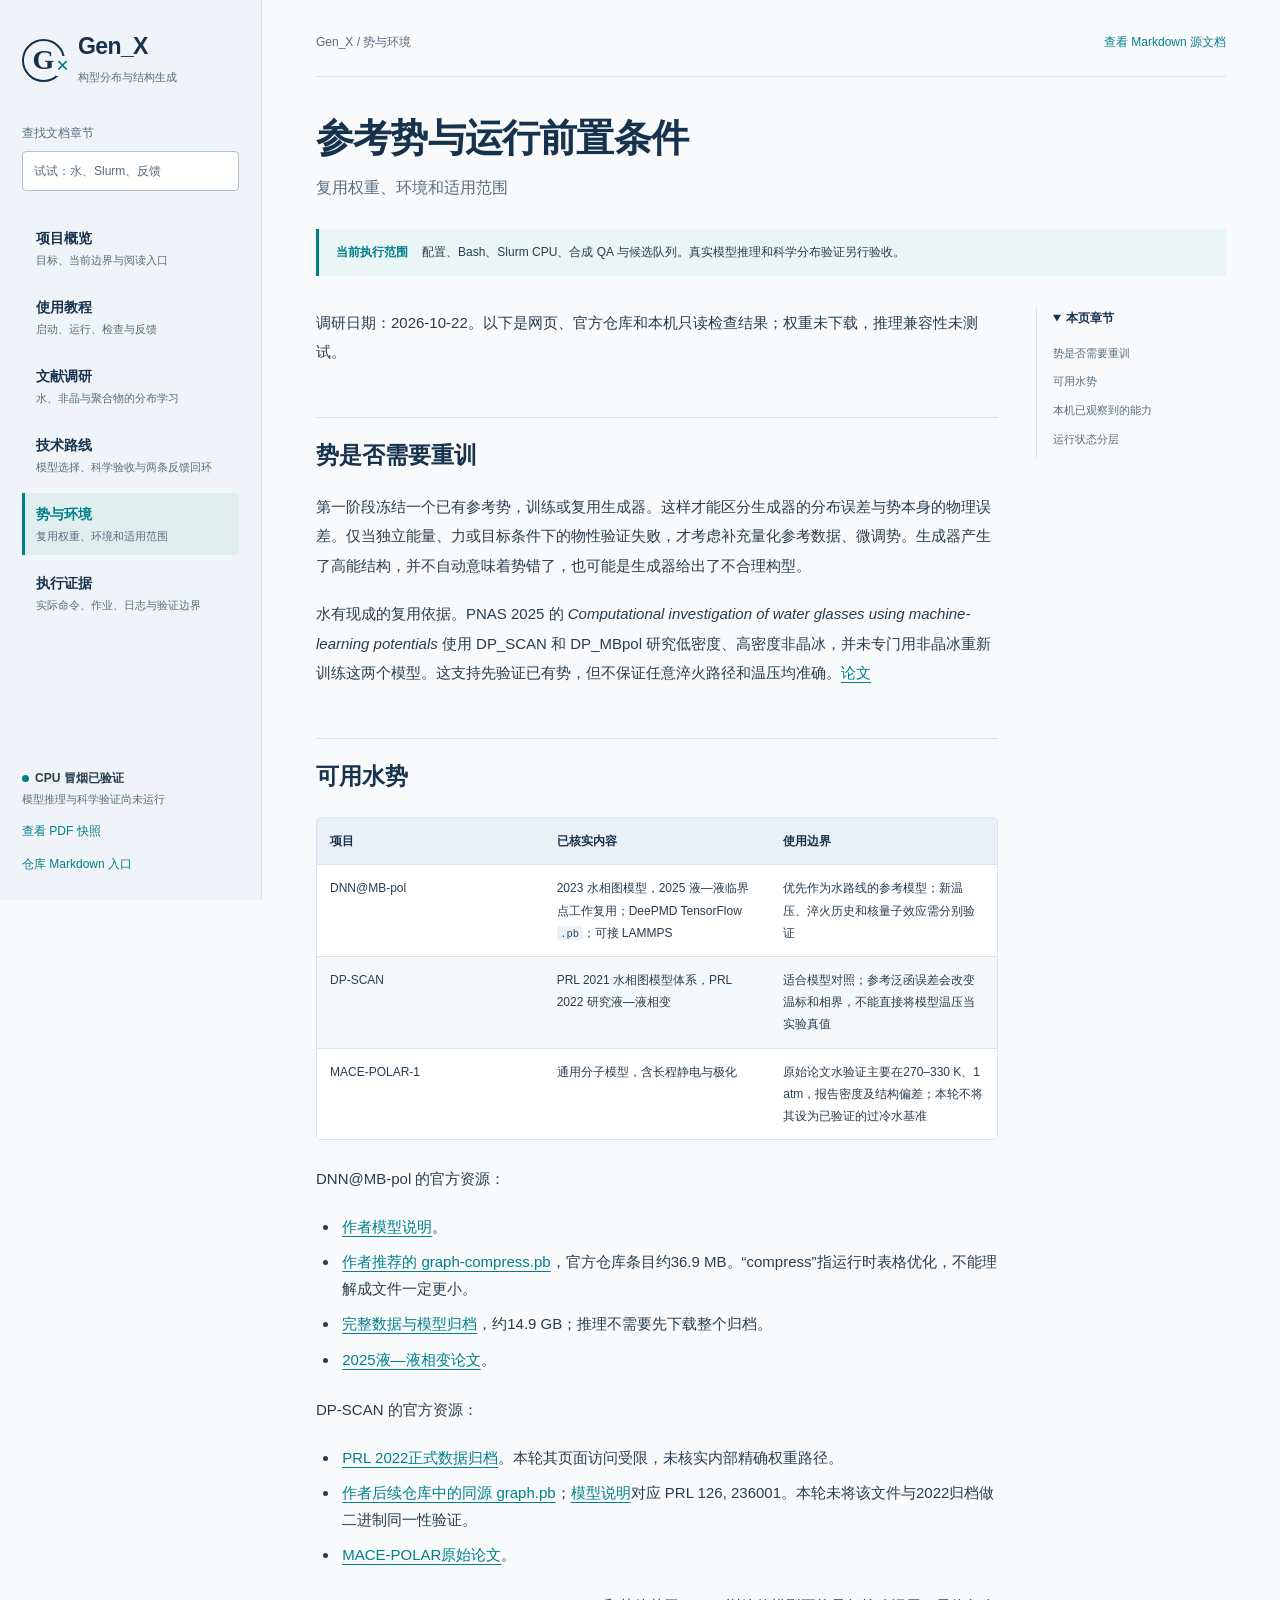
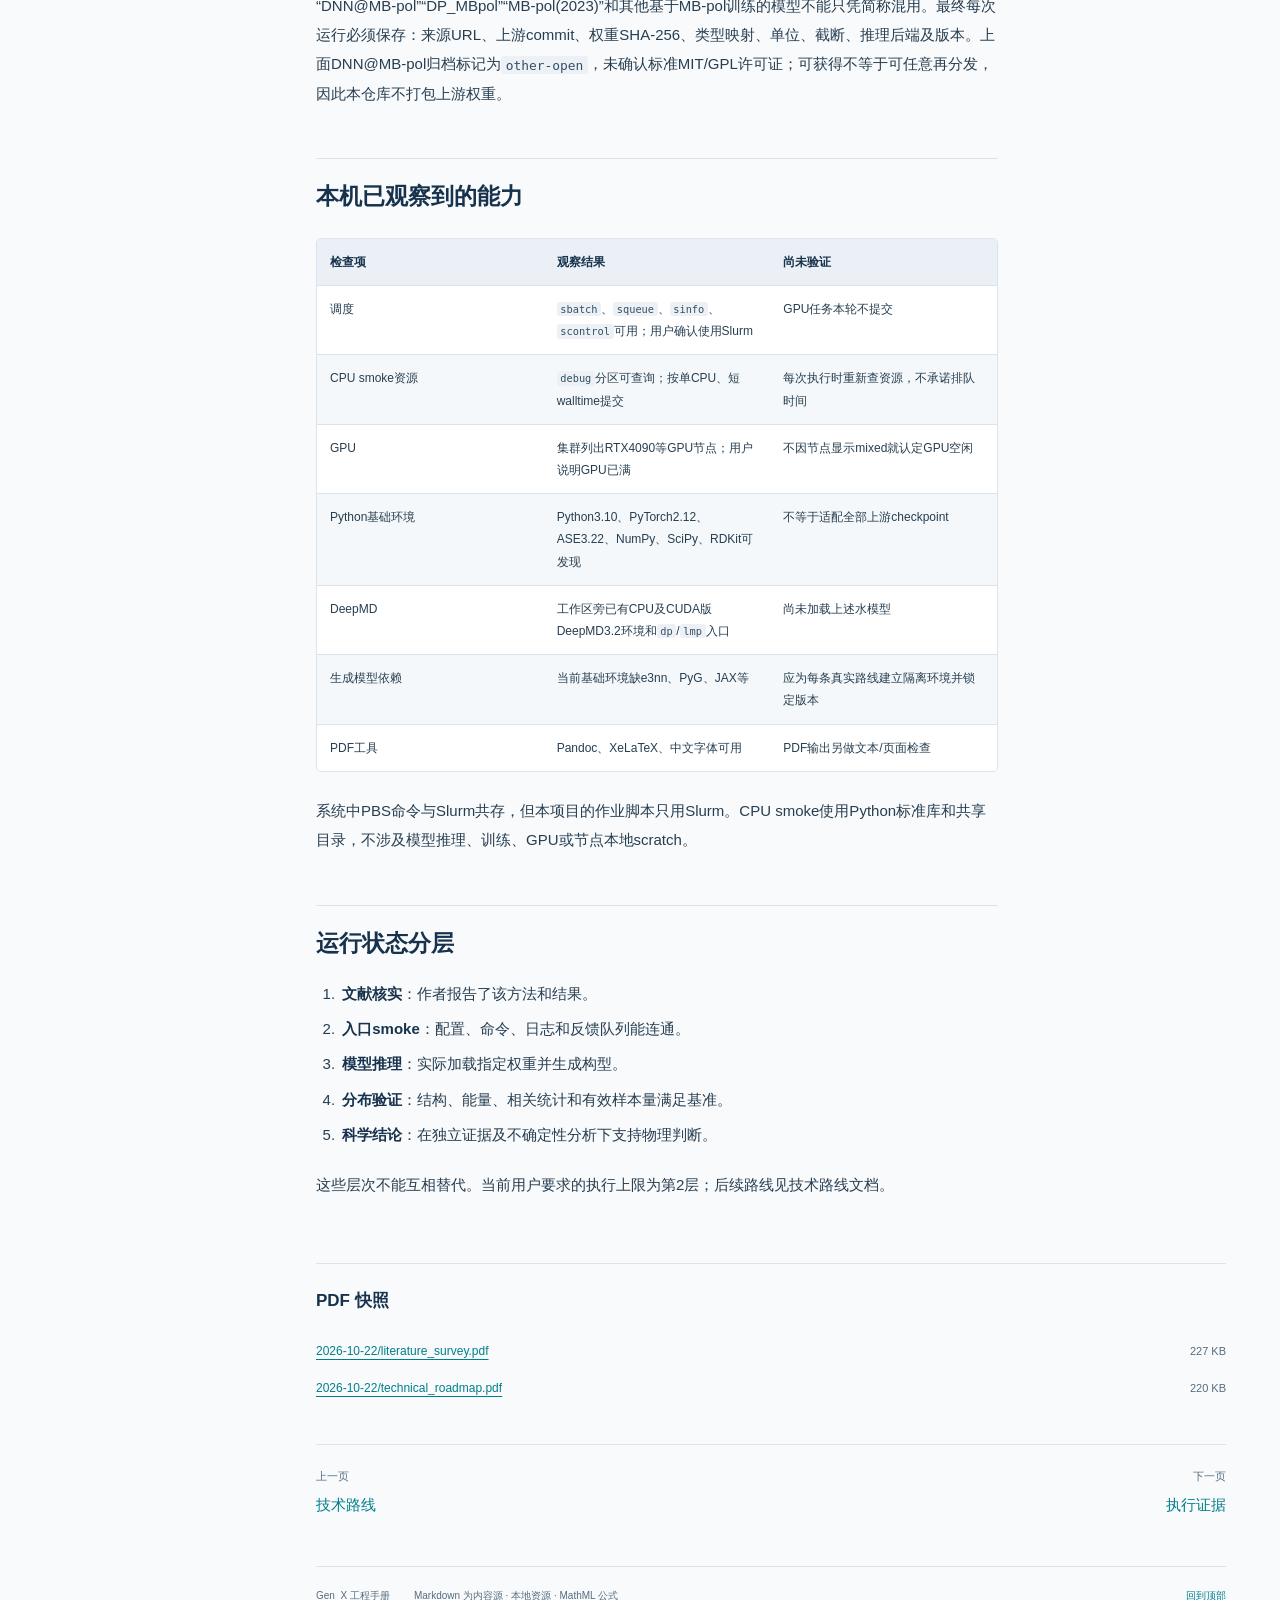
==== site/environment.html @ 88e58b63 "feat: add generative-model research manual and Slurm CPU smoke workflow" ====
<!doctype html>
<html lang="zh-CN">
<head>
  <meta charset="utf-8">
  <meta name="viewport" content="width=device-width, initial-scale=1">
  <meta name="description" content="复用权重、环境和适用范围">
  <meta name="theme-color" content="#17324d">
  <title>势与环境 | Gen_X 工程手册</title>
  <link rel="stylesheet" href="assets/style.css">
  <script src="assets/search-index.js" defer></script>
  <script src="assets/site.js" defer></script>
</head>
<body>
  <a class="skip-link" href="#main">跳到正文</a>
  <header class="mobile-header"><a href="index.html">Gen_X <span>工程手册</span></a><button id="menu-toggle" aria-expanded="false" aria-controls="sidebar" type="button">目录</button></header>
  <aside class="sidebar" id="sidebar" aria-label="文档导航">
    <a class="brand" href="index.html"><span class="brand-symbol" aria-hidden="true">G<span>×</span></span><span><strong>Gen_X</strong><small>构型分布与结构生成</small></span></a>
    <div class="search"><label for="search-input">查找文档章节</label><input type="search" id="search-input" placeholder="试试：水、Slurm、反馈" autocomplete="off" aria-controls="search-results"><div id="search-results" hidden></div><span id="search-status" class="visually-hidden" role="status"></span></div>
    <nav class="primary-nav" aria-label="主要页面"><a href="index.html"><span>项目概览</span><small>目标、当前边界与阅读入口</small></a><a href="tutorial.html"><span>使用教程</span><small>启动、运行、检查与反馈</small></a><a href="literature.html"><span>文献调研</span><small>水、非晶与聚合物的分布学习</small></a><a href="roadmap.html"><span>技术路线</span><small>模型选择、科学验收与两条反馈回环</small></a><a aria-current="page" href="environment.html"><span>势与环境</span><small>复用权重、环境和适用范围</small></a><a href="evidence.html"><span>执行证据</span><small>实际命令、作业、日志与验证边界</small></a></nav>
    <div class="sidebar-bottom"><p><span class="status-dot" aria-hidden="true"></span>CPU 冒烟已验证</p><small>模型推理与科学验证尚未运行</small><a href="#pdf-downloads">查看 PDF 快照</a><a href="../README.md">仓库 Markdown 入口</a></div>
  </aside>
  <main class="page" id="main" tabindex="-1">
    <div class="page-top"><span>Gen_X / 势与环境</span><a href="../docs/potentials_and_environment.md">查看 Markdown 源文档</a></div>
    <header class="page-heading"><h1>参考势与运行前置条件</h1><p>复用权重、环境和适用范围</p></header>
    <div class="scope-note"><strong>当前执行范围</strong><span>配置、Bash、Slurm CPU、合成 QA 与候选队列。真实模型推理和科学分布验证另行验收。</span></div>
    <div class="article-grid"><article class="prose"><p>调研日期：2026-10-22。以下是网页、官方仓库和本机只读检查结果；权重未下载，推理兼容性未测试。</p><h2 id="势是否需要重训">势是否需要重训</h2><p>第一阶段冻结一个已有参考势，训练或复用生成器。这样才能区分生成器的分布误差与势本身的物理误差。仅当独立能量、力或目标条件下的物性验证失败，才考虑补充量化参考数据、微调势。生成器产生了高能结构，并不自动意味着势错了，也可能是生成器给出了不合理构型。</p><p>水有现成的复用依据。PNAS 2025 的 <em>Computational investigation of water glasses using machine-learning potentials</em> 使用 DP_SCAN 和 DP_MBpol 研究低密度、高密度非晶冰，并未专门用非晶冰重新训练这两个模型。这支持先验证已有势，但不保证任意淬火路径和温压均准确。<a href="https://doi.org/10.1073/pnas.2509609122">论文</a></p><h2 id="可用水势">可用水势</h2><table><colgroup><col style="width: 33%" /><col style="width: 33%" /><col style="width: 33%" /></colgroup><thead><tr class="header"><th>项目</th><th>已核实内容</th><th>使用边界</th></tr></thead><tbody><tr class="odd"><td>DNN@MB-pol</td><td>2023 水相图模型，2025 液—液临界点工作复用；DeePMD TensorFlow <code>.pb</code>；可接 LAMMPS</td><td>优先作为水路线的参考模型；新温压、淬火历史和核量子效应需分别验证</td></tr><tr class="even"><td>DP-SCAN</td><td>PRL 2021 水相图模型体系，PRL 2022 研究液—液相变</td><td>适合模型对照；参考泛函误差会改变温标和相界，不能直接将模型温压当实验真值</td></tr><tr class="odd"><td>MACE-POLAR-1</td><td>通用分子模型，含长程静电与极化</td><td>原始论文水验证主要在270–330 K、1 atm，报告密度及结构偏差；本轮不将其设为已验证的过冷水基准</td></tr></tbody></table><p>DNN@MB-pol 的官方资源：</p><ul><li><a href="https://paesanigroup.ucsd.edu/many-body-potentials/dnn-mb-pol.html">作者模型说明</a>。</li><li><a href="https://raw.githubusercontent.com/paesanilab/Quantum-phase-diagram-of-water/main/Model/GraphFiles/graph-compress.pb">作者推荐的 graph-compress.pb</a>，官方仓库条目约36.9 MB。“compress”指运行时表格优化，不能理解成文件一定更小。</li><li><a href="https://zenodo.org/records/7863744">完整数据与模型归档</a>，约14.9 GB；推理不需要先下载整个归档。</li><li><a href="https://doi.org/10.1038/s41567-024-02761-0">2025液—液相变论文</a>。</li></ul><p>DP-SCAN 的官方资源：</p><ul><li><a href="https://doi.org/10.34770/hycg-af09">PRL 2022正式数据归档</a>。本轮其页面访问受限，未核实内部精确权重路径。</li><li><a href="https://raw.githubusercontent.com/PabloPiaggi/mishima-melting-lines-2023/main/DeepPotentialModel/graph.pb">作者后续仓库中的同源 graph.pb</a>；<a href="https://github.com/PabloPiaggi/mishima-melting-lines-2023/tree/main/DeepPotentialModel">模型说明</a>对应 PRL 126, 236001。本轮未将该文件与2022归档做二进制同一性验证。</li><li><a href="https://arxiv.org/abs/2602.19411">MACE-POLAR原始论文</a>。</li></ul><p>“DNN@MB-pol”“DP_MBpol”“MB-pol(2023)”和其他基于MB-pol训练的模型不能只凭简称混用。最终每次运行必须保存：来源URL、上游commit、权重SHA-256、类型映射、单位、截断、推理后端及版本。上面DNN@MB-pol归档标记为<code>other-open</code>，未确认标准MIT/GPL许可证；可获得不等于可任意再分发，因此本仓库不打包上游权重。</p><h2 id="本机已观察到的能力">本机已观察到的能力</h2><table><colgroup><col style="width: 33%" /><col style="width: 33%" /><col style="width: 33%" /></colgroup><thead><tr class="header"><th>检查项</th><th>观察结果</th><th>尚未验证</th></tr></thead><tbody><tr class="odd"><td>调度</td><td><code>sbatch</code>、<code>squeue</code>、<code>sinfo</code>、<code>scontrol</code>可用；用户确认使用Slurm</td><td>GPU任务本轮不提交</td></tr><tr class="even"><td>CPU smoke资源</td><td><code>debug</code>分区可查询；按单CPU、短walltime提交</td><td>每次执行时重新查资源，不承诺排队时间</td></tr><tr class="odd"><td>GPU</td><td>集群列出RTX4090等GPU节点；用户说明GPU已满</td><td>不因节点显示mixed就认定GPU空闲</td></tr><tr class="even"><td>Python基础环境</td><td>Python3.10、PyTorch2.12、ASE3.22、NumPy、SciPy、RDKit可发现</td><td>不等于适配全部上游checkpoint</td></tr><tr class="odd"><td>DeepMD</td><td>工作区旁已有CPU及CUDA版DeepMD3.2环境和<code>dp</code>/<code>lmp</code>入口</td><td>尚未加载上述水模型</td></tr><tr class="even"><td>生成模型依赖</td><td>当前基础环境缺e3nn、PyG、JAX等</td><td>应为每条真实路线建立隔离环境并锁定版本</td></tr><tr class="odd"><td>PDF工具</td><td>Pandoc、XeLaTeX、中文字体可用</td><td>PDF输出另做文本/页面检查</td></tr></tbody></table><p>系统中PBS命令与Slurm共存，但本项目的作业脚本只用Slurm。CPU smoke使用Python标准库和共享目录，不涉及模型推理、训练、GPU或节点本地scratch。</p><h2 id="运行状态分层">运行状态分层</h2><ol type="1"><li><strong>文献核实</strong>：作者报告了该方法和结果。</li><li><strong>入口smoke</strong>：配置、命令、日志和反馈队列能连通。</li><li><strong>模型推理</strong>：实际加载指定权重并生成构型。</li><li><strong>分布验证</strong>：结构、能量、相关统计和有效样本量满足基准。</li><li><strong>科学结论</strong>：在独立证据及不确定性分析下支持物理判断。</li></ol><p>这些层次不能互相替代。当前用户要求的执行上限为第2层；后续路线见技术路线文档。</p>
</article><aside class="toc" aria-label="本页章节"><details open><summary>本页章节</summary><ol><li class="level-h2"><a href="#%E5%8A%BF%E6%98%AF%E5%90%A6%E9%9C%80%E8%A6%81%E9%87%8D%E8%AE%AD">势是否需要重训</a></li><li class="level-h2"><a href="#%E5%8F%AF%E7%94%A8%E6%B0%B4%E5%8A%BF">可用水势</a></li><li class="level-h2"><a href="#%E6%9C%AC%E6%9C%BA%E5%B7%B2%E8%A7%82%E5%AF%9F%E5%88%B0%E7%9A%84%E8%83%BD%E5%8A%9B">本机已观察到的能力</a></li><li class="level-h2"><a href="#%E8%BF%90%E8%A1%8C%E7%8A%B6%E6%80%81%E5%88%86%E5%B1%82">运行状态分层</a></li></ol></details></aside></div>
    <section class="downloads" id="pdf-downloads" aria-labelledby="pdf-title"><h2 id="pdf-title">PDF 快照</h2><ul class="download-list"><li><a href="../reports/2026-10-22/literature_survey.pdf">2026-10-22/literature_survey.pdf</a><span>227 KB</span></li><li><a href="../reports/2026-10-22/technical_roadmap.pdf">2026-10-22/technical_roadmap.pdf</a><span>220 KB</span></li></ul></section>
    <nav class="adjacent" aria-label="相邻页面"><a href="roadmap.html"><small>上一页</small><span>技术路线</span></a><a href="evidence.html"><small>下一页</small><span>执行证据</span></a></nav>
    <footer class="page-footer"><span>Gen_X 工程手册</span><span>Markdown 为内容源 · 本地资源 · MathML 公式</span><a href="#main">回到顶部</a></footer>
  </main>
  <span id="copy-status" class="visually-hidden" role="status"></span>
</body>
</html>
---- site/assets/style.css ----
:root {
  color-scheme: light;
  --paper: #f8fafc;
  --white: #fff;
  --navy: #17324d;
  --teal: #007f8b;
  --ink: #273e50;
  --muted: #576d7f;
  --line: #dbe4ec;
  --pale-teal: #eaf5f5;
  --sidebar: 262px;
  font-family: "Noto Sans CJK SC", "Source Han Sans SC", "Microsoft YaHei", "PingFang SC", sans-serif;
  font-size: 16px;
  line-height: 1.8;
  color: var(--ink);
  background: var(--paper);
}
* { box-sizing: border-box; }
html { scroll-padding-top: 24px; }
body { margin: 0; }
a { color: var(--teal); text-underline-offset: 4px; text-decoration-thickness: 1px; }
a:hover { color: var(--navy); }
button, input { font: inherit; }
button { cursor: pointer; }
button, a, input, summary { -webkit-tap-highlight-color: transparent; }
:focus-visible { outline: 3px solid var(--teal); outline-offset: 4px; }
[hidden] { display: none !important; }
.visually-hidden { position: absolute; width: 1px; height: 1px; padding: 0; margin: -1px; overflow: hidden; clip: rect(0, 0, 0, 0); white-space: nowrap; border: 0; }
.skip-link { position: fixed; left: 16px; top: -100px; z-index: 100; background: var(--navy); color: white; padding: 10px 20px; }
.skip-link:focus { top: 12px; }
.sidebar { position: fixed; inset: 0 auto 0 0; width: var(--sidebar); padding: 30px 22px 24px; border-right: 1px solid var(--line); background: #f0f4f8; overflow-y: auto; z-index: 30; display: flex; flex-direction: column; }
.brand { display: flex; align-items: center; gap: 13px; color: var(--navy); text-decoration: none; margin-bottom: 32px; }
.brand-symbol { display: grid; place-content: center; position: relative; width: 43px; height: 43px; border: 2px solid var(--navy); font: 700 28px/1 Georgia, serif; border-radius: 50%; }
.brand-symbol span { position: absolute; right: -6px; top: 15px; color: var(--teal); font-size: 23px; background: #f0f4f8; line-height: 20px; }
.brand strong { display: block; font-size: 23px; letter-spacing: -.6px; line-height: 1.4; }
.brand small { font-size: 11px; color: var(--muted); }
.search { margin-bottom: 26px; position: relative; }
.search label { display: block; font-size: 12px; margin-bottom: 6px; color: var(--muted); }
.search input { width: 100%; height: 40px; border: 1px solid #afc2d0; background: white; color: var(--ink); border-radius: 4px; font-size: 12px; padding: 0 11px; }
.search input::placeholder { color: var(--muted); }
#search-results { margin-top: 8px; max-height: 45vh; overflow-y: auto; border: 1px solid var(--line); border-radius: 4px; background: white; box-shadow: 0 8px 24px #17324d0d; }
#search-results a { display: block; padding: 10px; line-height: 1.55; font-size: 12px; text-decoration: none; border-bottom: 1px solid var(--line); }
#search-results a:last-child { border-bottom: 0; }
#search-results a:hover { background: var(--pale-teal); }
#search-results small { display: block; color: var(--muted); margin-top: 3px; }
#search-results p { padding: 10px; margin: 0; font-size: 12px; }
.primary-nav { display: grid; gap: 7px; }
.primary-nav a { display: block; border-left: 3px solid transparent; padding: 9px 11px; color: var(--navy); text-decoration: none; border-radius: 0 4px 4px 0; }
.primary-nav span { display: block; font-size: 14px; font-weight: 600; }
.primary-nav small { display: block; color: var(--muted); font-size: 10.5px; }
.primary-nav a:hover { background: #e6edf3; }
.primary-nav a[aria-current="page"] { color: var(--teal); background: #e0eeee; border-left-color: var(--teal); }
.sidebar-bottom { margin-top: auto; padding-top: 32px; font-size: 12px; }
.sidebar-bottom p { margin: 0; font-weight: 600; }
.sidebar-bottom small { color: var(--muted); display: block; font-size: 10.5px; }
.sidebar-bottom a { display: block; margin-top: 12px; text-decoration: none; }
.status-dot { display: inline-block; width: 7px; height: 7px; margin-right: 6px; border-radius: 50%; background: var(--teal); }
.mobile-header { display: none; }
.page { max-width: 1430px; margin-left: var(--sidebar); padding: 32px 54px 24px; }
.page-top { display: flex; align-items: center; justify-content: space-between; gap: 16px; padding-bottom: 22px; font-size: 12px; color: var(--muted); border-bottom: 1px solid var(--line); }
.page-top a { text-decoration: none; }
.page-heading { padding-top: 34px; margin-bottom: 26px; }
.page-heading h1 { margin: 0 0 10px; font-size: clamp(1.9rem, 3vw, 2.7rem); font-weight: 650; color: var(--navy); letter-spacing: -.8px; line-height: 1.4; }
.page-heading p { margin: 0; font-size: 16px; color: var(--muted); }
.scope-note { border-left: 3px solid var(--teal); padding: 12px 17px; background: var(--pale-teal); font-size: 12px; margin-bottom: 32px; line-height: 1.9; }
.scope-note strong { display: inline-block; margin-right: 14px; color: var(--teal); }
.article-grid { display: grid; grid-template-columns: minmax(0, 1fr) 190px; gap: 38px; align-items: start; }
.prose { min-width: 0; font-size: 15px; overflow-wrap: anywhere; }
.prose > :first-child { margin-top: 0; }
.prose p { margin: 0 0 1.3em; line-height: 1.95; }
.prose h2 { font-size: 23px; line-height: 1.5; font-weight: 650; color: var(--navy); margin: 2.2em 0 .85em; padding-top: 20px; border-top: 1px solid var(--line); }
.prose h3 { font-size: 18px; line-height: 1.65; font-weight: 650; color: var(--navy); margin: 1.8em 0 .8em; }
.prose strong { color: var(--navy); font-weight: 650; }
.prose ul, .prose ol { padding-left: 1.55em; margin-bottom: 1.5em; }
.prose li { margin-bottom: .55em; padding-left: .2em; }
.prose li > p { margin-bottom: .5em; }
.prose blockquote { margin: 1.5em 0; padding: 12px 20px; border-left: 3px solid var(--teal); background: var(--pale-teal); }
.prose blockquote p:last-child { margin: 0; }
code, pre { font-family: "DejaVu Sans Mono", "Liberation Mono", Consolas, monospace; font-size: .86em; }
:not(pre) > code { color: #314f66; background: #edf1f5; padding: .12em .35em; border-radius: 3px; }
.prose pre { position: relative; padding: 22px; margin: 24px 0; color: #e1eff7; background: var(--navy); border-radius: 6px; overflow-x: auto; line-height: 1.85; font-size: 12px; tab-size: 2; }
.prose pre code { font-size: inherit; }
.code-block { position: relative; }
.code-block pre { padding-top: 45px; }
.copy-button { position: absolute; top: 9px; right: 10px; z-index: 1; border: 1px solid #537188; background: #26455f; color: white; border-radius: 3px; padding: 3px 10px; font-size: 11px; line-height: 1.7; }
.copy-button:hover { background: #355a73; }
.table-scroll { overflow-x: auto; margin: 24px 0; border: 1px solid var(--line); border-radius: 5px; }
.prose table { width: 100%; border-collapse: collapse; margin: 24px 0; font-size: 12px; line-height: 1.85; }
.table-scroll table { margin: 0; }
.prose th { background: #eaf0f5; text-align: left; color: var(--navy); font-weight: 650; }
.prose th, .prose td { padding: 12px 13px; border-bottom: 1px solid var(--line); vertical-align: top; min-width: 105px; }
.prose td { background: #fff; }
.prose tbody tr:nth-child(even) td { background: #f5f8fa; }
.prose tbody tr:last-child td { border-bottom: 0; }
.prose caption { padding: 10px; text-align: left; color: var(--muted); }
.prose math { font-size: 1.08em; }
.prose math[display="block"] { padding: 24px 16px; margin: 20px 0; background: #f0f5f8; border: 1px solid var(--line); border-radius: 5px; overflow-x: auto; }
.prose img { max-width: 100%; height: auto; }
.toc { position: sticky; top: 30px; font-size: 11px; line-height: 1.8; max-height: calc(100vh - 60px); overflow-y: auto; padding-left: 16px; border-left: 1px solid var(--line); }
.toc summary { font-weight: 650; font-size: 12px; color: var(--navy); cursor: pointer; margin-bottom: 14px; }
.toc ol { padding: 0; margin: 0; list-style: none; }
.toc li { margin: 0 0 9px; }
.toc .level-h3 { padding-left: 10px; font-size: 10px; }
.toc a { color: var(--muted); text-decoration: none; display: block; }
.toc a:hover { color: var(--teal); }
.pipeline { margin-bottom: 30px; }
.prose .pipeline h2 { padding: 0; margin: 0 0 14px; border: 0; font-size: 15px; }
.pipeline ol { display: grid; grid-template-columns: repeat(4, 1fr); gap: 0; padding: 0; margin: 0 0 13px; list-style: none; border-top: 2px solid var(--teal); }
.pipeline li { position: relative; margin: 0; padding: 17px 9px 12px 0; border-bottom: 1px solid var(--line); }
.pipeline li::before { content: ""; position: absolute; width: 9px; height: 9px; background: var(--paper); border: 2px solid var(--teal); border-radius: 50%; top: -6px; left: 0; }
.pipeline strong { display: block; font-size: 13px; }
.pipeline span { font-size: 10px; line-height: 1.7; color: var(--muted); display: block; margin-top: 6px; }
.prose .pipeline p { font-size: 11px; color: var(--muted); line-height: 1.85; }
.downloads { margin-top: 44px; padding-top: 22px; border-top: 1px solid var(--line); }
.downloads h2 { font-size: 17px; margin: 0 0 16px; color: var(--navy); }
.downloads p { font-size: 13px; color: var(--muted); }
.download-list { margin: 0; padding: 0; list-style: none; }
.download-list li { display: flex; align-items: baseline; gap: 20px; justify-content: space-between; padding: 8px 0; font-size: 12px; }
.download-list a { overflow-wrap: anywhere; }
.download-list span { white-space: nowrap; color: var(--muted); font-size: 11px; }
.adjacent { display: flex; gap: 20px; justify-content: space-between; margin-top: 36px; padding-top: 22px; border-top: 1px solid var(--line); }
.adjacent a { display: block; text-decoration: none; min-width: 25%; }
.adjacent a:last-child { text-align: right; margin-left: auto; }
.adjacent small { display: block; color: var(--muted); font-size: 11px; }
.adjacent span { display: block; font-size: 15px; margin-top: 4px; }
.page-footer { display: flex; flex-wrap: wrap; gap: 8px 24px; margin-top: 48px; padding-top: 20px; border-top: 1px solid var(--line); font-size: 10px; color: var(--muted); }
.page-footer a { margin-left: auto; }
@media (min-width: 1600px) { .page { padding-left: 76px; padding-right: 76px; } }
@media (max-width: 1250px) {
  .page { padding-left: 36px; padding-right: 36px; }
  .article-grid { grid-template-columns: minmax(0, 1fr); }
  .toc { position: static; grid-row: 1; max-height: 260px; font-size: 12px; border: 1px solid var(--line); border-radius: 5px; padding: 15px 18px; }
  .toc ol { columns: 2; column-gap: 28px; }
  .toc li { break-inside: avoid; }
  .toc summary { margin-bottom: 8px; }
}
@media (max-width: 800px) {
  html { scroll-padding-top: 76px; }
  .mobile-header { display: flex; justify-content: space-between; align-items: center; position: sticky; top: 0; z-index: 40; padding: 12px 20px; background: var(--navy); color: white; }
  .mobile-header a { color: white; text-decoration: none; font-weight: 650; }
  .mobile-header span { font-size: 11px; margin-left: 8px; font-weight: 400; color: #c6d9e7; }
  .mobile-header button { background: #264a67; color: white; padding: 4px 12px; border: 1px solid #6c879d; border-radius: 4px; font-size: 12px; }
  .sidebar { position: static; width: auto; padding: 22px; max-height: none; border-bottom: 1px solid var(--line); }
  .js .sidebar { position: fixed; inset: 57px 0 auto 0; max-height: calc(100vh - 57px); box-shadow: 0 10px 22px #17324d20; }
  .js .sidebar:not(.is-open) { display: none; }
  .brand { display: none; }
  .search { margin-bottom: 12px; }
  .primary-nav { grid-template-columns: 1fr 1fr; }
  .sidebar-bottom { padding-top: 20px; }
  .sidebar-bottom a { display: inline-block; margin-right: 20px; }
  .page { margin-left: 0; padding: 20px; }
  .page-top { font-size: 10px; padding-bottom: 16px; }
  .page-heading { padding-top: 25px; margin-bottom: 22px; }
  .page-heading h1 { font-size: 29px; }
  .page-heading p { font-size: 13px; }
  .scope-note { padding: 11px 13px; font-size: 11px; margin-bottom: 24px; }
  .scope-note strong { display: block; }
  .article-grid { gap: 26px; }
  .prose { font-size: 14px; }
  .prose h2 { font-size: 21px; }
  .prose h3 { font-size: 17px; }
  .prose pre { font-size: 11px; padding-left: 16px; padding-right: 16px; }
  .prose th, .prose td { padding: 10px; min-width: 120px; }
  .toc { padding: 13px 15px; }
  .toc ol { columns: 1; }
  .toc .level-h3 { font-size: 11px; }
  .pipeline ol { grid-template-columns: 1fr 1fr; gap: 16px 0; border: none; }
  .pipeline li { border-top: 2px solid var(--teal); }
  .pipeline strong { font-size: 12px; }
  .downloads { margin-top: 32px; }
  .page-footer { margin-top: 32px; }
}
@media print {
  .sidebar, .mobile-header, .toc, .page-top, .copy-button, .adjacent, .skip-link, .page-footer { display: none !important; }
  .page { margin: 0; padding: 0; max-width: none; }
  .article-grid { display: block; }
  .scope-note { margin-bottom: 20px; }
  .prose { font-size: 10pt; }
  .prose pre { color: black; background: #eef2f4; white-space: pre-wrap; overflow-wrap: anywhere; }
  .prose table { font-size: 8pt; }
  .table-scroll { overflow: visible; }
  h2, h3 { break-after: avoid; }
  pre, tr { break-inside: avoid; }
  a { color: inherit; }
}
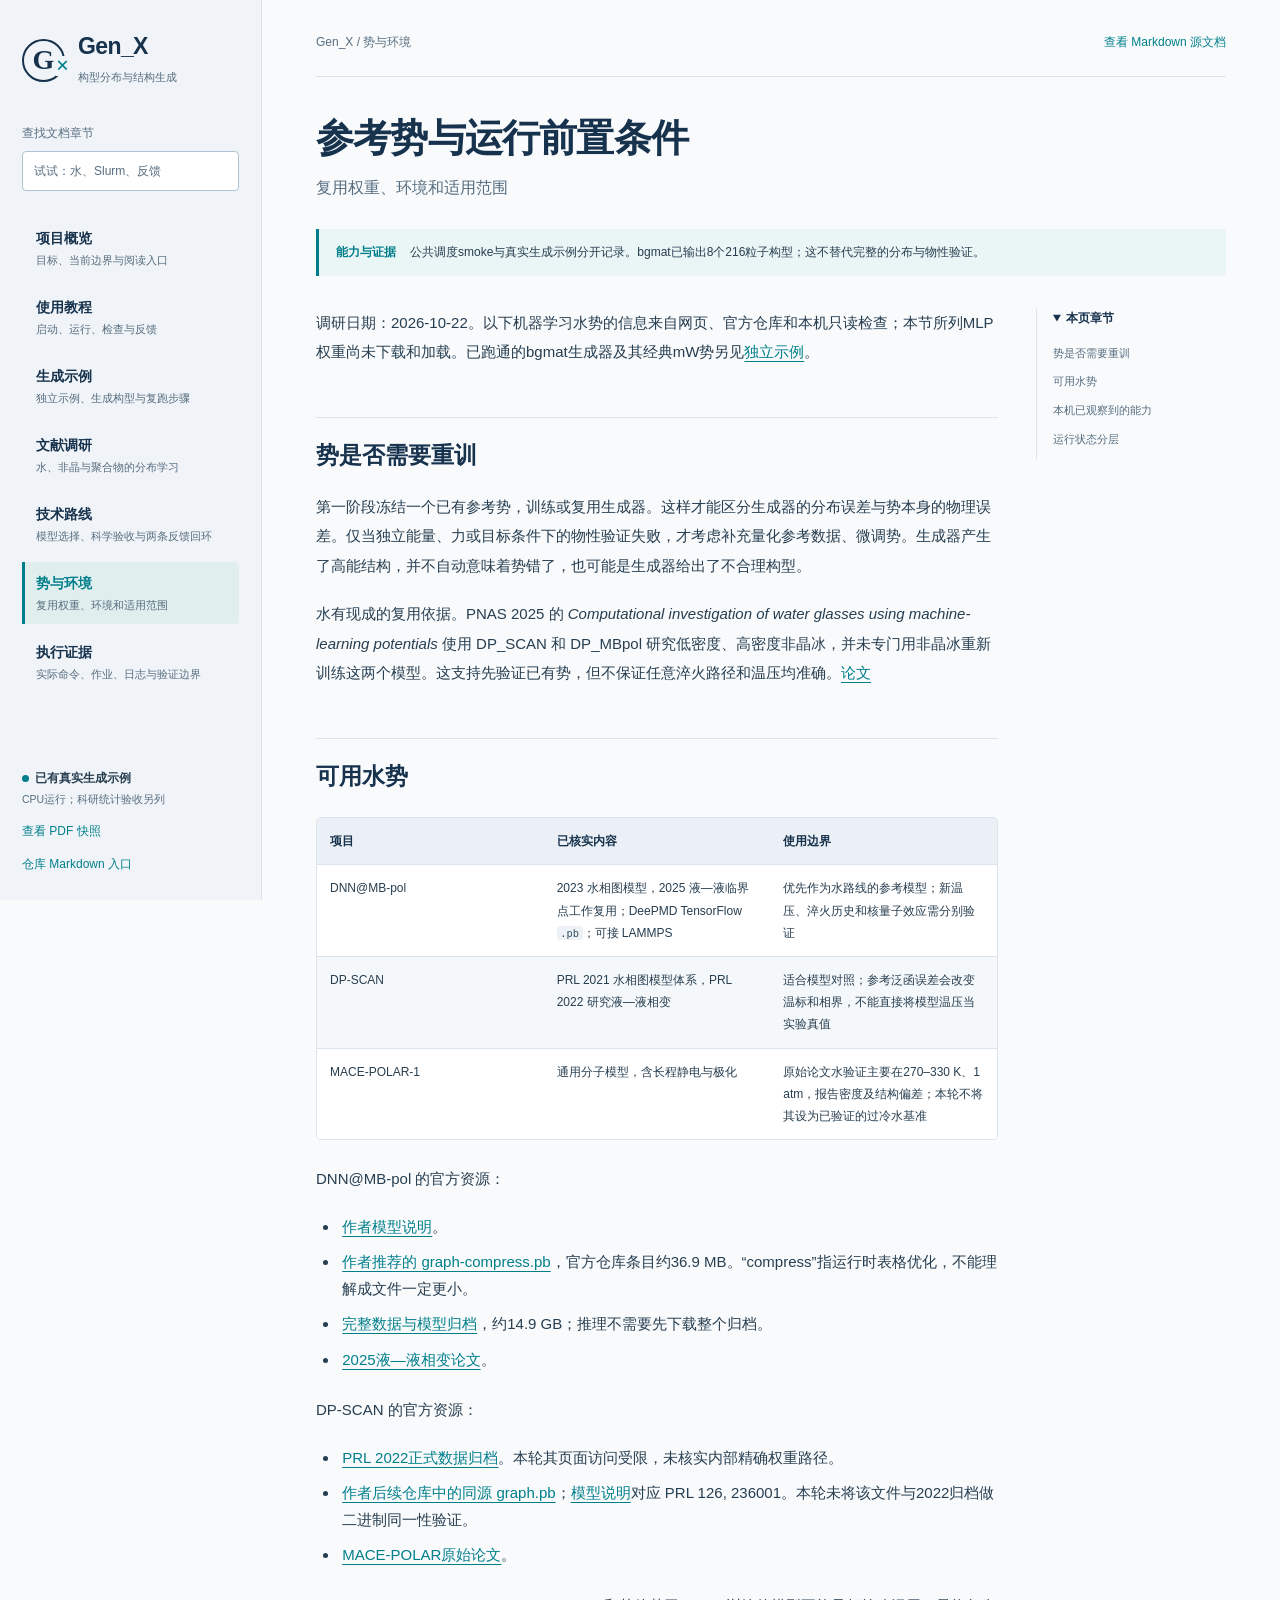
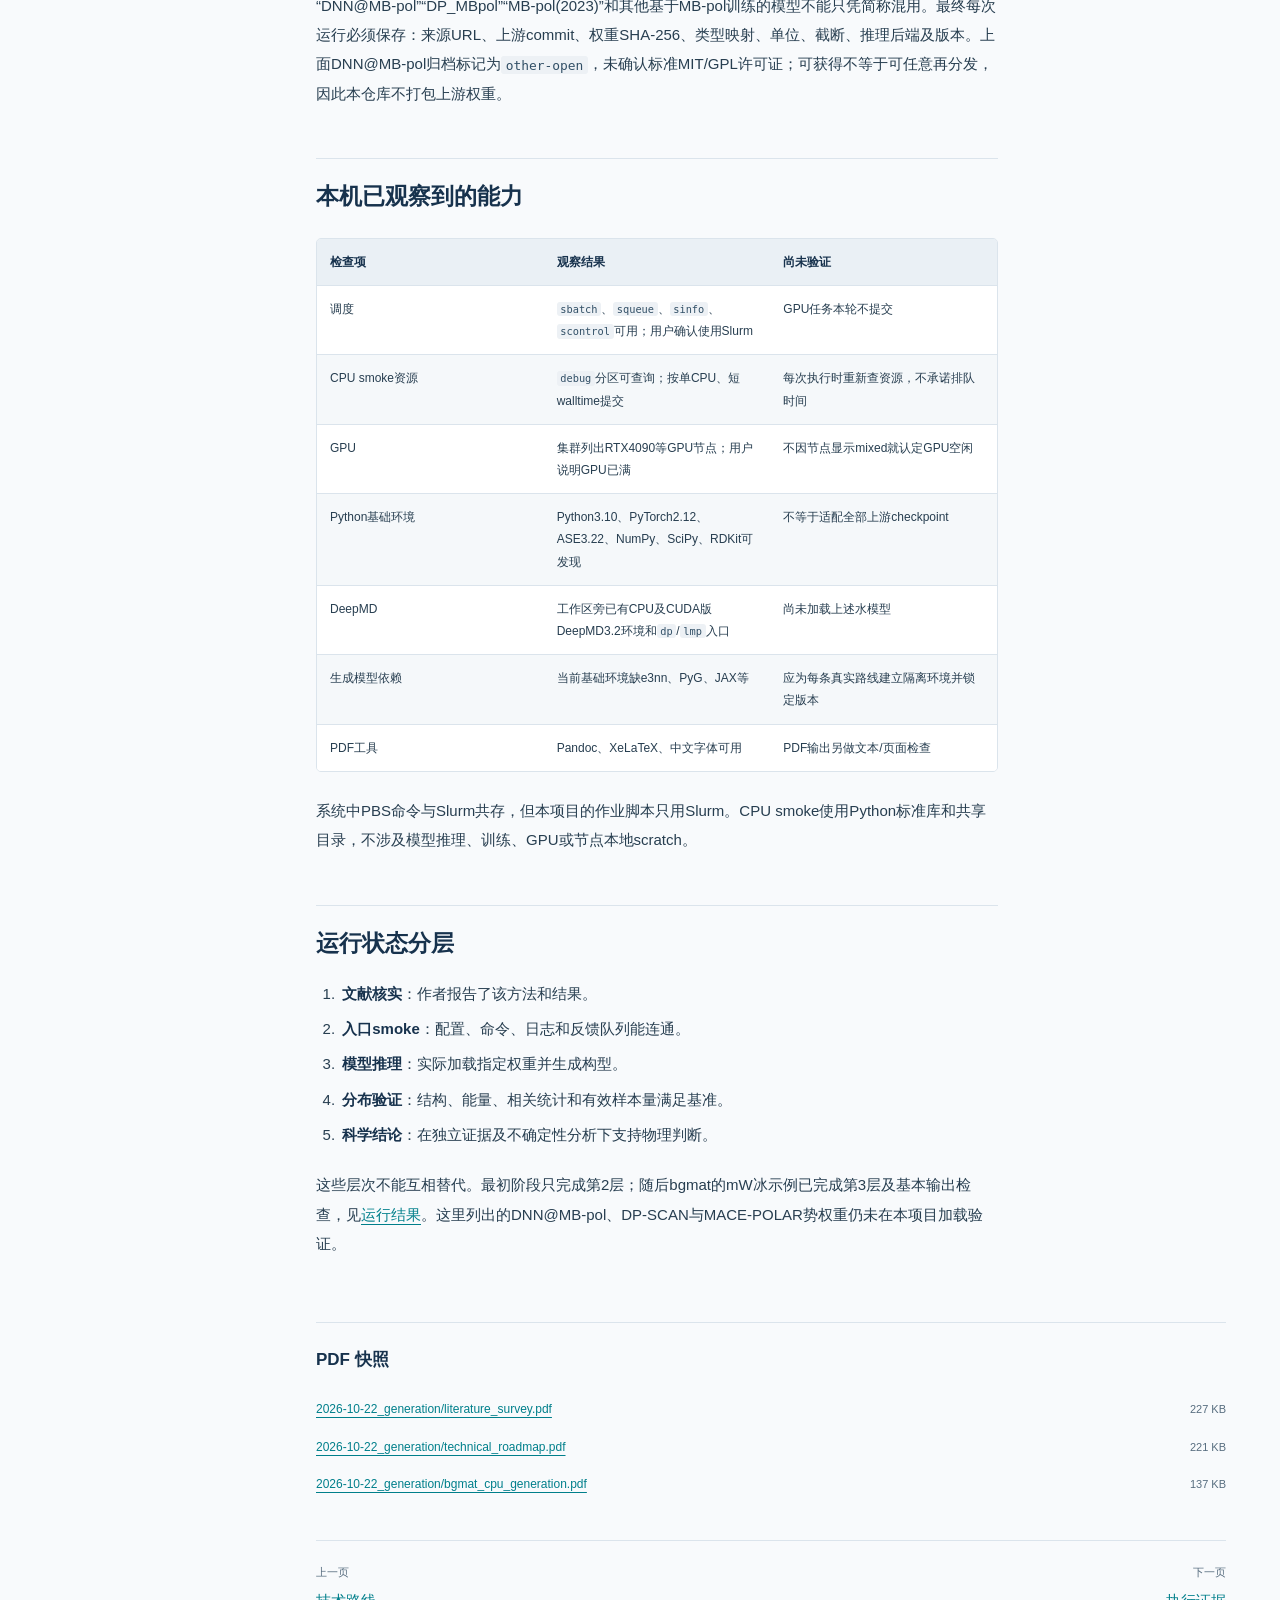
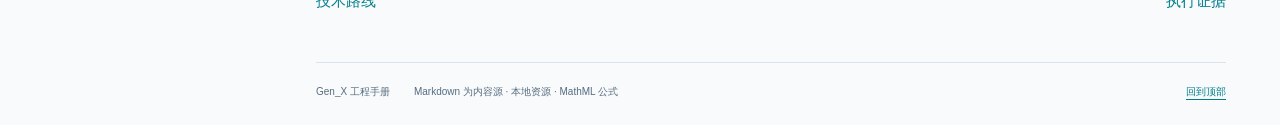
==== commit 33405578: "feat: run pretrained bgmat generation on Slurm CPU and add project example" ====
--- a/site/environment.html
+++ b/site/environment.html
@@ -16,16 +16,16 @@
   <aside class="sidebar" id="sidebar" aria-label="文档导航">
     <a class="brand" href="index.html"><span class="brand-symbol" aria-hidden="true">G<span>×</span></span><span><strong>Gen_X</strong><small>构型分布与结构生成</small></span></a>
     <div class="search"><label for="search-input">查找文档章节</label><input type="search" id="search-input" placeholder="试试：水、Slurm、反馈" autocomplete="off" aria-controls="search-results"><div id="search-results" hidden></div><span id="search-status" class="visually-hidden" role="status"></span></div>
-    <nav class="primary-nav" aria-label="主要页面"><a href="index.html"><span>项目概览</span><small>目标、当前边界与阅读入口</small></a><a href="tutorial.html"><span>使用教程</span><small>启动、运行、检查与反馈</small></a><a href="literature.html"><span>文献调研</span><small>水、非晶与聚合物的分布学习</small></a><a href="roadmap.html"><span>技术路线</span><small>模型选择、科学验收与两条反馈回环</small></a><a aria-current="page" href="environment.html"><span>势与环境</span><small>复用权重、环境和适用范围</small></a><a href="evidence.html"><span>执行证据</span><small>实际命令、作业、日志与验证边界</small></a></nav>
-    <div class="sidebar-bottom"><p><span class="status-dot" aria-hidden="true"></span>CPU 冒烟已验证</p><small>模型推理与科学验证尚未运行</small><a href="#pdf-downloads">查看 PDF 快照</a><a href="../README.md">仓库 Markdown 入口</a></div>
+    <nav class="primary-nav" aria-label="主要页面"><a href="index.html"><span>项目概览</span><small>目标、当前边界与阅读入口</small></a><a href="tutorial.html"><span>使用教程</span><small>启动、运行、检查与反馈</small></a><a href="generation.html"><span>生成示例</span><small>独立示例、生成构型与复跑步骤</small></a><a href="literature.html"><span>文献调研</span><small>水、非晶与聚合物的分布学习</small></a><a href="roadmap.html"><span>技术路线</span><small>模型选择、科学验收与两条反馈回环</small></a><a aria-current="page" href="environment.html"><span>势与环境</span><small>复用权重、环境和适用范围</small></a><a href="evidence.html"><span>执行证据</span><small>实际命令、作业、日志与验证边界</small></a></nav>
+    <div class="sidebar-bottom"><p><span class="status-dot" aria-hidden="true"></span>已有真实生成示例</p><small>CPU运行；科研统计验收另列</small><a href="#pdf-downloads">查看 PDF 快照</a><a href="../README.md">仓库 Markdown 入口</a></div>
   </aside>
   <main class="page" id="main" tabindex="-1">
     <div class="page-top"><span>Gen_X / 势与环境</span><a href="../docs/potentials_and_environment.md">查看 Markdown 源文档</a></div>
     <header class="page-heading"><h1>参考势与运行前置条件</h1><p>复用权重、环境和适用范围</p></header>
-    <div class="scope-note"><strong>当前执行范围</strong><span>配置、Bash、Slurm CPU、合成 QA 与候选队列。真实模型推理和科学分布验证另行验收。</span></div>
-    <div class="article-grid"><article class="prose"><p>调研日期：2026-10-22。以下是网页、官方仓库和本机只读检查结果；权重未下载，推理兼容性未测试。</p><h2 id="势是否需要重训">势是否需要重训</h2><p>第一阶段冻结一个已有参考势，训练或复用生成器。这样才能区分生成器的分布误差与势本身的物理误差。仅当独立能量、力或目标条件下的物性验证失败，才考虑补充量化参考数据、微调势。生成器产生了高能结构，并不自动意味着势错了，也可能是生成器给出了不合理构型。</p><p>水有现成的复用依据。PNAS 2025 的 <em>Computational investigation of water glasses using machine-learning potentials</em> 使用 DP_SCAN 和 DP_MBpol 研究低密度、高密度非晶冰，并未专门用非晶冰重新训练这两个模型。这支持先验证已有势，但不保证任意淬火路径和温压均准确。<a href="https://doi.org/10.1073/pnas.2509609122">论文</a></p><h2 id="可用水势">可用水势</h2><table><colgroup><col style="width: 33%" /><col style="width: 33%" /><col style="width: 33%" /></colgroup><thead><tr class="header"><th>项目</th><th>已核实内容</th><th>使用边界</th></tr></thead><tbody><tr class="odd"><td>DNN@MB-pol</td><td>2023 水相图模型，2025 液—液临界点工作复用；DeePMD TensorFlow <code>.pb</code>；可接 LAMMPS</td><td>优先作为水路线的参考模型；新温压、淬火历史和核量子效应需分别验证</td></tr><tr class="even"><td>DP-SCAN</td><td>PRL 2021 水相图模型体系，PRL 2022 研究液—液相变</td><td>适合模型对照；参考泛函误差会改变温标和相界，不能直接将模型温压当实验真值</td></tr><tr class="odd"><td>MACE-POLAR-1</td><td>通用分子模型，含长程静电与极化</td><td>原始论文水验证主要在270–330 K、1 atm，报告密度及结构偏差；本轮不将其设为已验证的过冷水基准</td></tr></tbody></table><p>DNN@MB-pol 的官方资源：</p><ul><li><a href="https://paesanigroup.ucsd.edu/many-body-potentials/dnn-mb-pol.html">作者模型说明</a>。</li><li><a href="https://raw.githubusercontent.com/paesanilab/Quantum-phase-diagram-of-water/main/Model/GraphFiles/graph-compress.pb">作者推荐的 graph-compress.pb</a>，官方仓库条目约36.9 MB。“compress”指运行时表格优化，不能理解成文件一定更小。</li><li><a href="https://zenodo.org/records/7863744">完整数据与模型归档</a>，约14.9 GB；推理不需要先下载整个归档。</li><li><a href="https://doi.org/10.1038/s41567-024-02761-0">2025液—液相变论文</a>。</li></ul><p>DP-SCAN 的官方资源：</p><ul><li><a href="https://doi.org/10.34770/hycg-af09">PRL 2022正式数据归档</a>。本轮其页面访问受限，未核实内部精确权重路径。</li><li><a href="https://raw.githubusercontent.com/PabloPiaggi/mishima-melting-lines-2023/main/DeepPotentialModel/graph.pb">作者后续仓库中的同源 graph.pb</a>；<a href="https://github.com/PabloPiaggi/mishima-melting-lines-2023/tree/main/DeepPotentialModel">模型说明</a>对应 PRL 126, 236001。本轮未将该文件与2022归档做二进制同一性验证。</li><li><a href="https://arxiv.org/abs/2602.19411">MACE-POLAR原始论文</a>。</li></ul><p>“DNN@MB-pol”“DP_MBpol”“MB-pol(2023)”和其他基于MB-pol训练的模型不能只凭简称混用。最终每次运行必须保存：来源URL、上游commit、权重SHA-256、类型映射、单位、截断、推理后端及版本。上面DNN@MB-pol归档标记为<code>other-open</code>，未确认标准MIT/GPL许可证；可获得不等于可任意再分发，因此本仓库不打包上游权重。</p><h2 id="本机已观察到的能力">本机已观察到的能力</h2><table><colgroup><col style="width: 33%" /><col style="width: 33%" /><col style="width: 33%" /></colgroup><thead><tr class="header"><th>检查项</th><th>观察结果</th><th>尚未验证</th></tr></thead><tbody><tr class="odd"><td>调度</td><td><code>sbatch</code>、<code>squeue</code>、<code>sinfo</code>、<code>scontrol</code>可用；用户确认使用Slurm</td><td>GPU任务本轮不提交</td></tr><tr class="even"><td>CPU smoke资源</td><td><code>debug</code>分区可查询；按单CPU、短walltime提交</td><td>每次执行时重新查资源，不承诺排队时间</td></tr><tr class="odd"><td>GPU</td><td>集群列出RTX4090等GPU节点；用户说明GPU已满</td><td>不因节点显示mixed就认定GPU空闲</td></tr><tr class="even"><td>Python基础环境</td><td>Python3.10、PyTorch2.12、ASE3.22、NumPy、SciPy、RDKit可发现</td><td>不等于适配全部上游checkpoint</td></tr><tr class="odd"><td>DeepMD</td><td>工作区旁已有CPU及CUDA版DeepMD3.2环境和<code>dp</code>/<code>lmp</code>入口</td><td>尚未加载上述水模型</td></tr><tr class="even"><td>生成模型依赖</td><td>当前基础环境缺e3nn、PyG、JAX等</td><td>应为每条真实路线建立隔离环境并锁定版本</td></tr><tr class="odd"><td>PDF工具</td><td>Pandoc、XeLaTeX、中文字体可用</td><td>PDF输出另做文本/页面检查</td></tr></tbody></table><p>系统中PBS命令与Slurm共存，但本项目的作业脚本只用Slurm。CPU smoke使用Python标准库和共享目录，不涉及模型推理、训练、GPU或节点本地scratch。</p><h2 id="运行状态分层">运行状态分层</h2><ol type="1"><li><strong>文献核实</strong>：作者报告了该方法和结果。</li><li><strong>入口smoke</strong>：配置、命令、日志和反馈队列能连通。</li><li><strong>模型推理</strong>：实际加载指定权重并生成构型。</li><li><strong>分布验证</strong>：结构、能量、相关统计和有效样本量满足基准。</li><li><strong>科学结论</strong>：在独立证据及不确定性分析下支持物理判断。</li></ol><p>这些层次不能互相替代。当前用户要求的执行上限为第2层；后续路线见技术路线文档。</p>
+    <div class="scope-note"><strong>能力与证据</strong><span>公共调度smoke与真实生成示例分开记录。bgmat已输出8个216粒子构型；这不替代完整的分布与物性验证。</span></div>
+    <div class="article-grid"><article class="prose"><p>调研日期：2026-10-22。以下机器学习水势的信息来自网页、官方仓库和本机只读检查；本节所列MLP权重尚未下载和加载。已跑通的bgmat生成器及其经典mW势另见<a href="generation.html">独立示例</a>。</p><h2 id="势是否需要重训">势是否需要重训</h2><p>第一阶段冻结一个已有参考势，训练或复用生成器。这样才能区分生成器的分布误差与势本身的物理误差。仅当独立能量、力或目标条件下的物性验证失败，才考虑补充量化参考数据、微调势。生成器产生了高能结构，并不自动意味着势错了，也可能是生成器给出了不合理构型。</p><p>水有现成的复用依据。PNAS 2025 的 <em>Computational investigation of water glasses using machine-learning potentials</em> 使用 DP_SCAN 和 DP_MBpol 研究低密度、高密度非晶冰，并未专门用非晶冰重新训练这两个模型。这支持先验证已有势，但不保证任意淬火路径和温压均准确。<a href="https://doi.org/10.1073/pnas.2509609122">论文</a></p><h2 id="可用水势">可用水势</h2><table><colgroup><col style="width: 33%" /><col style="width: 33%" /><col style="width: 33%" /></colgroup><thead><tr class="header"><th>项目</th><th>已核实内容</th><th>使用边界</th></tr></thead><tbody><tr class="odd"><td>DNN@MB-pol</td><td>2023 水相图模型，2025 液—液临界点工作复用；DeePMD TensorFlow <code>.pb</code>；可接 LAMMPS</td><td>优先作为水路线的参考模型；新温压、淬火历史和核量子效应需分别验证</td></tr><tr class="even"><td>DP-SCAN</td><td>PRL 2021 水相图模型体系，PRL 2022 研究液—液相变</td><td>适合模型对照；参考泛函误差会改变温标和相界，不能直接将模型温压当实验真值</td></tr><tr class="odd"><td>MACE-POLAR-1</td><td>通用分子模型，含长程静电与极化</td><td>原始论文水验证主要在270–330 K、1 atm，报告密度及结构偏差；本轮不将其设为已验证的过冷水基准</td></tr></tbody></table><p>DNN@MB-pol 的官方资源：</p><ul><li><a href="https://paesanigroup.ucsd.edu/many-body-potentials/dnn-mb-pol.html">作者模型说明</a>。</li><li><a href="https://raw.githubusercontent.com/paesanilab/Quantum-phase-diagram-of-water/main/Model/GraphFiles/graph-compress.pb">作者推荐的 graph-compress.pb</a>，官方仓库条目约36.9 MB。“compress”指运行时表格优化，不能理解成文件一定更小。</li><li><a href="https://zenodo.org/records/7863744">完整数据与模型归档</a>，约14.9 GB；推理不需要先下载整个归档。</li><li><a href="https://doi.org/10.1038/s41567-024-02761-0">2025液—液相变论文</a>。</li></ul><p>DP-SCAN 的官方资源：</p><ul><li><a href="https://doi.org/10.34770/hycg-af09">PRL 2022正式数据归档</a>。本轮其页面访问受限，未核实内部精确权重路径。</li><li><a href="https://raw.githubusercontent.com/PabloPiaggi/mishima-melting-lines-2023/main/DeepPotentialModel/graph.pb">作者后续仓库中的同源 graph.pb</a>；<a href="https://github.com/PabloPiaggi/mishima-melting-lines-2023/tree/main/DeepPotentialModel">模型说明</a>对应 PRL 126, 236001。本轮未将该文件与2022归档做二进制同一性验证。</li><li><a href="https://arxiv.org/abs/2602.19411">MACE-POLAR原始论文</a>。</li></ul><p>“DNN@MB-pol”“DP_MBpol”“MB-pol(2023)”和其他基于MB-pol训练的模型不能只凭简称混用。最终每次运行必须保存：来源URL、上游commit、权重SHA-256、类型映射、单位、截断、推理后端及版本。上面DNN@MB-pol归档标记为<code>other-open</code>，未确认标准MIT/GPL许可证；可获得不等于可任意再分发，因此本仓库不打包上游权重。</p><h2 id="本机已观察到的能力">本机已观察到的能力</h2><table><colgroup><col style="width: 33%" /><col style="width: 33%" /><col style="width: 33%" /></colgroup><thead><tr class="header"><th>检查项</th><th>观察结果</th><th>尚未验证</th></tr></thead><tbody><tr class="odd"><td>调度</td><td><code>sbatch</code>、<code>squeue</code>、<code>sinfo</code>、<code>scontrol</code>可用；用户确认使用Slurm</td><td>GPU任务本轮不提交</td></tr><tr class="even"><td>CPU smoke资源</td><td><code>debug</code>分区可查询；按单CPU、短walltime提交</td><td>每次执行时重新查资源，不承诺排队时间</td></tr><tr class="odd"><td>GPU</td><td>集群列出RTX4090等GPU节点；用户说明GPU已满</td><td>不因节点显示mixed就认定GPU空闲</td></tr><tr class="even"><td>Python基础环境</td><td>Python3.10、PyTorch2.12、ASE3.22、NumPy、SciPy、RDKit可发现</td><td>不等于适配全部上游checkpoint</td></tr><tr class="odd"><td>DeepMD</td><td>工作区旁已有CPU及CUDA版DeepMD3.2环境和<code>dp</code>/<code>lmp</code>入口</td><td>尚未加载上述水模型</td></tr><tr class="even"><td>生成模型依赖</td><td>当前基础环境缺e3nn、PyG、JAX等</td><td>应为每条真实路线建立隔离环境并锁定版本</td></tr><tr class="odd"><td>PDF工具</td><td>Pandoc、XeLaTeX、中文字体可用</td><td>PDF输出另做文本/页面检查</td></tr></tbody></table><p>系统中PBS命令与Slurm共存，但本项目的作业脚本只用Slurm。CPU smoke使用Python标准库和共享目录，不涉及模型推理、训练、GPU或节点本地scratch。</p><h2 id="运行状态分层">运行状态分层</h2><ol type="1"><li><strong>文献核实</strong>：作者报告了该方法和结果。</li><li><strong>入口smoke</strong>：配置、命令、日志和反馈队列能连通。</li><li><strong>模型推理</strong>：实际加载指定权重并生成构型。</li><li><strong>分布验证</strong>：结构、能量、相关统计和有效样本量满足基准。</li><li><strong>科学结论</strong>：在独立证据及不确定性分析下支持物理判断。</li></ol><p>这些层次不能互相替代。最初阶段只完成第2层；随后bgmat的mW冰示例已完成第3层及基本输出检查，见<a href="generation.html">运行结果</a>。这里列出的DNN@MB-pol、DP-SCAN与MACE-POLAR势权重仍未在本项目加载验证。</p>
 </article><aside class="toc" aria-label="本页章节"><details open><summary>本页章节</summary><ol><li class="level-h2"><a href="#%E5%8A%BF%E6%98%AF%E5%90%A6%E9%9C%80%E8%A6%81%E9%87%8D%E8%AE%AD">势是否需要重训</a></li><li class="level-h2"><a href="#%E5%8F%AF%E7%94%A8%E6%B0%B4%E5%8A%BF">可用水势</a></li><li class="level-h2"><a href="#%E6%9C%AC%E6%9C%BA%E5%B7%B2%E8%A7%82%E5%AF%9F%E5%88%B0%E7%9A%84%E8%83%BD%E5%8A%9B">本机已观察到的能力</a></li><li class="level-h2"><a href="#%E8%BF%90%E8%A1%8C%E7%8A%B6%E6%80%81%E5%88%86%E5%B1%82">运行状态分层</a></li></ol></details></aside></div>
-    <section class="downloads" id="pdf-downloads" aria-labelledby="pdf-title"><h2 id="pdf-title">PDF 快照</h2><ul class="download-list"><li><a href="../reports/2026-10-22/literature_survey.pdf">2026-10-22/literature_survey.pdf</a><span>227 KB</span></li><li><a href="../reports/2026-10-22/technical_roadmap.pdf">2026-10-22/technical_roadmap.pdf</a><span>220 KB</span></li></ul></section>
+    <section class="downloads" id="pdf-downloads" aria-labelledby="pdf-title"><h2 id="pdf-title">PDF 快照</h2><ul class="download-list"><li><a href="../reports/2026-10-22_generation/literature_survey.pdf">2026-10-22_generation/literature_survey.pdf</a><span>227 KB</span></li><li><a href="../reports/2026-10-22_generation/technical_roadmap.pdf">2026-10-22_generation/technical_roadmap.pdf</a><span>221 KB</span></li><li><a href="../reports/2026-10-22_generation/bgmat_cpu_generation.pdf">2026-10-22_generation/bgmat_cpu_generation.pdf</a><span>137 KB</span></li></ul></section>
     <nav class="adjacent" aria-label="相邻页面"><a href="roadmap.html"><small>上一页</small><span>技术路线</span></a><a href="evidence.html"><small>下一页</small><span>执行证据</span></a></nav>
     <footer class="page-footer"><span>Gen_X 工程手册</span><span>Markdown 为内容源 · 本地资源 · MathML 公式</span><a href="#main">回到顶部</a></footer>
   </main>
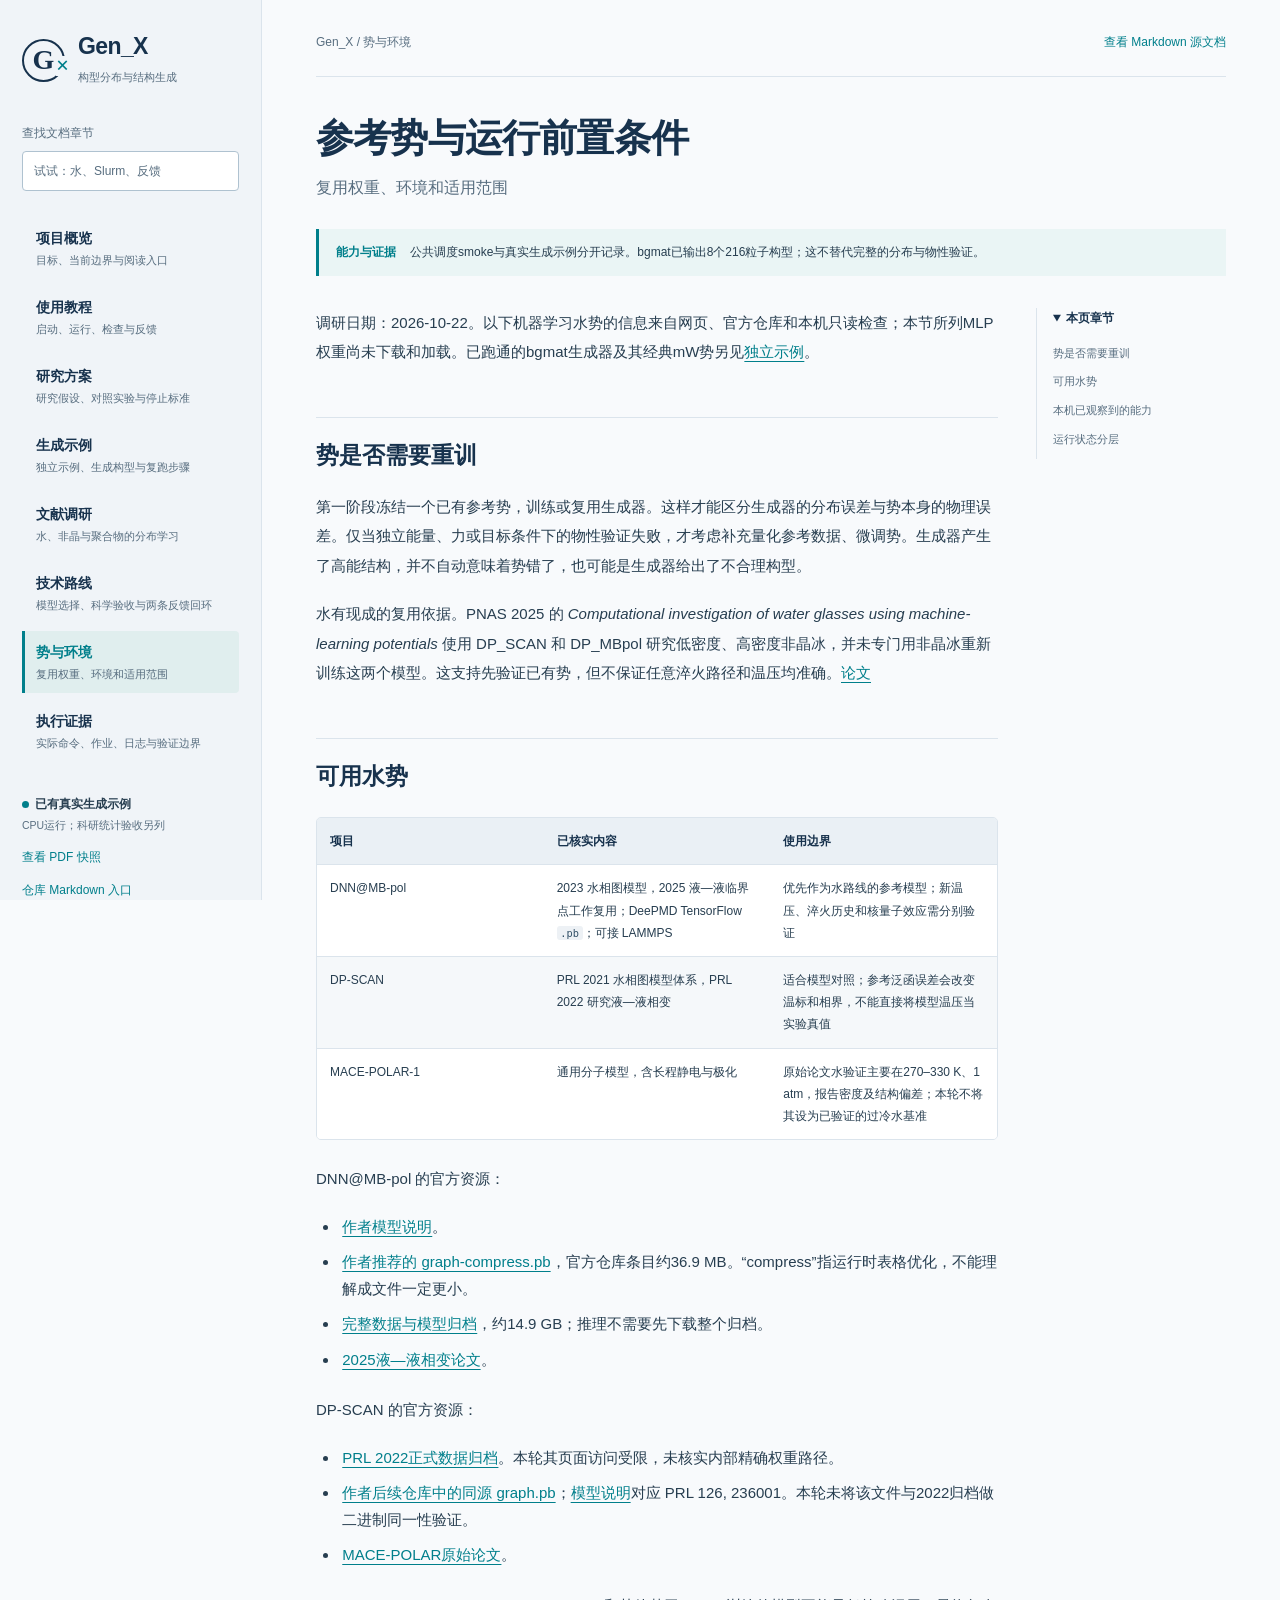
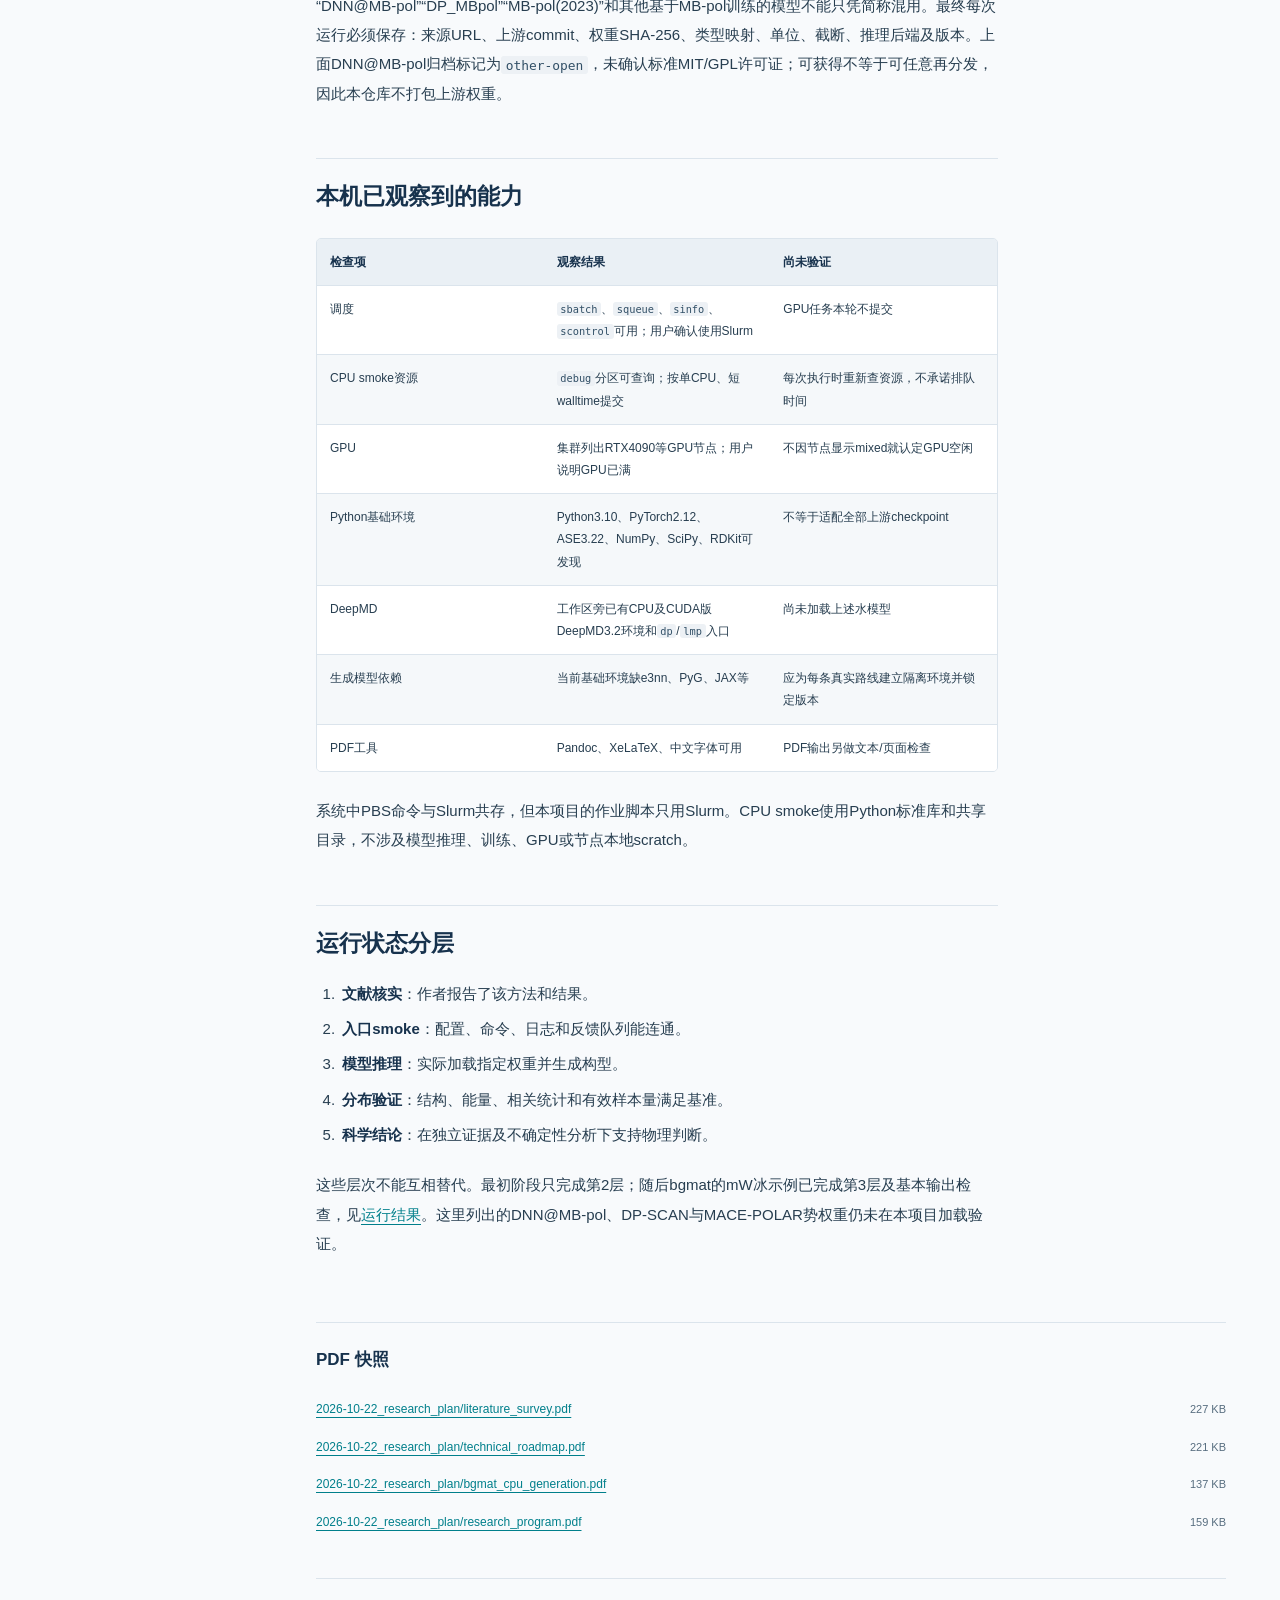
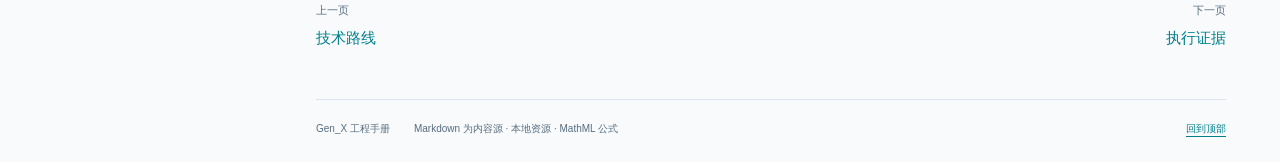
==== commit 580d3b6c: "docs: define independent amorphous-generation research hypotheses and benchmarks" ====
--- a/site/environment.html
+++ b/site/environment.html
@@ -16,7 +16,7 @@
   <aside class="sidebar" id="sidebar" aria-label="文档导航">
     <a class="brand" href="index.html"><span class="brand-symbol" aria-hidden="true">G<span>×</span></span><span><strong>Gen_X</strong><small>构型分布与结构生成</small></span></a>
     <div class="search"><label for="search-input">查找文档章节</label><input type="search" id="search-input" placeholder="试试：水、Slurm、反馈" autocomplete="off" aria-controls="search-results"><div id="search-results" hidden></div><span id="search-status" class="visually-hidden" role="status"></span></div>
-    <nav class="primary-nav" aria-label="主要页面"><a href="index.html"><span>项目概览</span><small>目标、当前边界与阅读入口</small></a><a href="tutorial.html"><span>使用教程</span><small>启动、运行、检查与反馈</small></a><a href="generation.html"><span>生成示例</span><small>独立示例、生成构型与复跑步骤</small></a><a href="literature.html"><span>文献调研</span><small>水、非晶与聚合物的分布学习</small></a><a href="roadmap.html"><span>技术路线</span><small>模型选择、科学验收与两条反馈回环</small></a><a aria-current="page" href="environment.html"><span>势与环境</span><small>复用权重、环境和适用范围</small></a><a href="evidence.html"><span>执行证据</span><small>实际命令、作业、日志与验证边界</small></a></nav>
+    <nav class="primary-nav" aria-label="主要页面"><a href="index.html"><span>项目概览</span><small>目标、当前边界与阅读入口</small></a><a href="tutorial.html"><span>使用教程</span><small>启动、运行、检查与反馈</small></a><a href="research.html"><span>研究方案</span><small>研究假设、对照实验与停止标准</small></a><a href="generation.html"><span>生成示例</span><small>独立示例、生成构型与复跑步骤</small></a><a href="literature.html"><span>文献调研</span><small>水、非晶与聚合物的分布学习</small></a><a href="roadmap.html"><span>技术路线</span><small>模型选择、科学验收与两条反馈回环</small></a><a aria-current="page" href="environment.html"><span>势与环境</span><small>复用权重、环境和适用范围</small></a><a href="evidence.html"><span>执行证据</span><small>实际命令、作业、日志与验证边界</small></a></nav>
     <div class="sidebar-bottom"><p><span class="status-dot" aria-hidden="true"></span>已有真实生成示例</p><small>CPU运行；科研统计验收另列</small><a href="#pdf-downloads">查看 PDF 快照</a><a href="../README.md">仓库 Markdown 入口</a></div>
   </aside>
   <main class="page" id="main" tabindex="-1">
@@ -25,7 +25,7 @@
     <div class="scope-note"><strong>能力与证据</strong><span>公共调度smoke与真实生成示例分开记录。bgmat已输出8个216粒子构型；这不替代完整的分布与物性验证。</span></div>
     <div class="article-grid"><article class="prose"><p>调研日期：2026-10-22。以下机器学习水势的信息来自网页、官方仓库和本机只读检查；本节所列MLP权重尚未下载和加载。已跑通的bgmat生成器及其经典mW势另见<a href="generation.html">独立示例</a>。</p><h2 id="势是否需要重训">势是否需要重训</h2><p>第一阶段冻结一个已有参考势，训练或复用生成器。这样才能区分生成器的分布误差与势本身的物理误差。仅当独立能量、力或目标条件下的物性验证失败，才考虑补充量化参考数据、微调势。生成器产生了高能结构，并不自动意味着势错了，也可能是生成器给出了不合理构型。</p><p>水有现成的复用依据。PNAS 2025 的 <em>Computational investigation of water glasses using machine-learning potentials</em> 使用 DP_SCAN 和 DP_MBpol 研究低密度、高密度非晶冰，并未专门用非晶冰重新训练这两个模型。这支持先验证已有势，但不保证任意淬火路径和温压均准确。<a href="https://doi.org/10.1073/pnas.2509609122">论文</a></p><h2 id="可用水势">可用水势</h2><table><colgroup><col style="width: 33%" /><col style="width: 33%" /><col style="width: 33%" /></colgroup><thead><tr class="header"><th>项目</th><th>已核实内容</th><th>使用边界</th></tr></thead><tbody><tr class="odd"><td>DNN@MB-pol</td><td>2023 水相图模型，2025 液—液临界点工作复用；DeePMD TensorFlow <code>.pb</code>；可接 LAMMPS</td><td>优先作为水路线的参考模型；新温压、淬火历史和核量子效应需分别验证</td></tr><tr class="even"><td>DP-SCAN</td><td>PRL 2021 水相图模型体系，PRL 2022 研究液—液相变</td><td>适合模型对照；参考泛函误差会改变温标和相界，不能直接将模型温压当实验真值</td></tr><tr class="odd"><td>MACE-POLAR-1</td><td>通用分子模型，含长程静电与极化</td><td>原始论文水验证主要在270–330 K、1 atm，报告密度及结构偏差；本轮不将其设为已验证的过冷水基准</td></tr></tbody></table><p>DNN@MB-pol 的官方资源：</p><ul><li><a href="https://paesanigroup.ucsd.edu/many-body-potentials/dnn-mb-pol.html">作者模型说明</a>。</li><li><a href="https://raw.githubusercontent.com/paesanilab/Quantum-phase-diagram-of-water/main/Model/GraphFiles/graph-compress.pb">作者推荐的 graph-compress.pb</a>，官方仓库条目约36.9 MB。“compress”指运行时表格优化，不能理解成文件一定更小。</li><li><a href="https://zenodo.org/records/7863744">完整数据与模型归档</a>，约14.9 GB；推理不需要先下载整个归档。</li><li><a href="https://doi.org/10.1038/s41567-024-02761-0">2025液—液相变论文</a>。</li></ul><p>DP-SCAN 的官方资源：</p><ul><li><a href="https://doi.org/10.34770/hycg-af09">PRL 2022正式数据归档</a>。本轮其页面访问受限，未核实内部精确权重路径。</li><li><a href="https://raw.githubusercontent.com/PabloPiaggi/mishima-melting-lines-2023/main/DeepPotentialModel/graph.pb">作者后续仓库中的同源 graph.pb</a>；<a href="https://github.com/PabloPiaggi/mishima-melting-lines-2023/tree/main/DeepPotentialModel">模型说明</a>对应 PRL 126, 236001。本轮未将该文件与2022归档做二进制同一性验证。</li><li><a href="https://arxiv.org/abs/2602.19411">MACE-POLAR原始论文</a>。</li></ul><p>“DNN@MB-pol”“DP_MBpol”“MB-pol(2023)”和其他基于MB-pol训练的模型不能只凭简称混用。最终每次运行必须保存：来源URL、上游commit、权重SHA-256、类型映射、单位、截断、推理后端及版本。上面DNN@MB-pol归档标记为<code>other-open</code>，未确认标准MIT/GPL许可证；可获得不等于可任意再分发，因此本仓库不打包上游权重。</p><h2 id="本机已观察到的能力">本机已观察到的能力</h2><table><colgroup><col style="width: 33%" /><col style="width: 33%" /><col style="width: 33%" /></colgroup><thead><tr class="header"><th>检查项</th><th>观察结果</th><th>尚未验证</th></tr></thead><tbody><tr class="odd"><td>调度</td><td><code>sbatch</code>、<code>squeue</code>、<code>sinfo</code>、<code>scontrol</code>可用；用户确认使用Slurm</td><td>GPU任务本轮不提交</td></tr><tr class="even"><td>CPU smoke资源</td><td><code>debug</code>分区可查询；按单CPU、短walltime提交</td><td>每次执行时重新查资源，不承诺排队时间</td></tr><tr class="odd"><td>GPU</td><td>集群列出RTX4090等GPU节点；用户说明GPU已满</td><td>不因节点显示mixed就认定GPU空闲</td></tr><tr class="even"><td>Python基础环境</td><td>Python3.10、PyTorch2.12、ASE3.22、NumPy、SciPy、RDKit可发现</td><td>不等于适配全部上游checkpoint</td></tr><tr class="odd"><td>DeepMD</td><td>工作区旁已有CPU及CUDA版DeepMD3.2环境和<code>dp</code>/<code>lmp</code>入口</td><td>尚未加载上述水模型</td></tr><tr class="even"><td>生成模型依赖</td><td>当前基础环境缺e3nn、PyG、JAX等</td><td>应为每条真实路线建立隔离环境并锁定版本</td></tr><tr class="odd"><td>PDF工具</td><td>Pandoc、XeLaTeX、中文字体可用</td><td>PDF输出另做文本/页面检查</td></tr></tbody></table><p>系统中PBS命令与Slurm共存，但本项目的作业脚本只用Slurm。CPU smoke使用Python标准库和共享目录，不涉及模型推理、训练、GPU或节点本地scratch。</p><h2 id="运行状态分层">运行状态分层</h2><ol type="1"><li><strong>文献核实</strong>：作者报告了该方法和结果。</li><li><strong>入口smoke</strong>：配置、命令、日志和反馈队列能连通。</li><li><strong>模型推理</strong>：实际加载指定权重并生成构型。</li><li><strong>分布验证</strong>：结构、能量、相关统计和有效样本量满足基准。</li><li><strong>科学结论</strong>：在独立证据及不确定性分析下支持物理判断。</li></ol><p>这些层次不能互相替代。最初阶段只完成第2层；随后bgmat的mW冰示例已完成第3层及基本输出检查，见<a href="generation.html">运行结果</a>。这里列出的DNN@MB-pol、DP-SCAN与MACE-POLAR势权重仍未在本项目加载验证。</p>
 </article><aside class="toc" aria-label="本页章节"><details open><summary>本页章节</summary><ol><li class="level-h2"><a href="#%E5%8A%BF%E6%98%AF%E5%90%A6%E9%9C%80%E8%A6%81%E9%87%8D%E8%AE%AD">势是否需要重训</a></li><li class="level-h2"><a href="#%E5%8F%AF%E7%94%A8%E6%B0%B4%E5%8A%BF">可用水势</a></li><li class="level-h2"><a href="#%E6%9C%AC%E6%9C%BA%E5%B7%B2%E8%A7%82%E5%AF%9F%E5%88%B0%E7%9A%84%E8%83%BD%E5%8A%9B">本机已观察到的能力</a></li><li class="level-h2"><a href="#%E8%BF%90%E8%A1%8C%E7%8A%B6%E6%80%81%E5%88%86%E5%B1%82">运行状态分层</a></li></ol></details></aside></div>
-    <section class="downloads" id="pdf-downloads" aria-labelledby="pdf-title"><h2 id="pdf-title">PDF 快照</h2><ul class="download-list"><li><a href="../reports/2026-10-22_generation/literature_survey.pdf">2026-10-22_generation/literature_survey.pdf</a><span>227 KB</span></li><li><a href="../reports/2026-10-22_generation/technical_roadmap.pdf">2026-10-22_generation/technical_roadmap.pdf</a><span>221 KB</span></li><li><a href="../reports/2026-10-22_generation/bgmat_cpu_generation.pdf">2026-10-22_generation/bgmat_cpu_generation.pdf</a><span>137 KB</span></li></ul></section>
+    <section class="downloads" id="pdf-downloads" aria-labelledby="pdf-title"><h2 id="pdf-title">PDF 快照</h2><ul class="download-list"><li><a href="../reports/2026-10-22_research_plan/literature_survey.pdf">2026-10-22_research_plan/literature_survey.pdf</a><span>227 KB</span></li><li><a href="../reports/2026-10-22_research_plan/technical_roadmap.pdf">2026-10-22_research_plan/technical_roadmap.pdf</a><span>221 KB</span></li><li><a href="../reports/2026-10-22_research_plan/bgmat_cpu_generation.pdf">2026-10-22_research_plan/bgmat_cpu_generation.pdf</a><span>137 KB</span></li><li><a href="../reports/2026-10-22_research_plan/research_program.pdf">2026-10-22_research_plan/research_program.pdf</a><span>159 KB</span></li></ul></section>
     <nav class="adjacent" aria-label="相邻页面"><a href="roadmap.html"><small>上一页</small><span>技术路线</span></a><a href="evidence.html"><small>下一页</small><span>执行证据</span></a></nav>
     <footer class="page-footer"><span>Gen_X 工程手册</span><span>Markdown 为内容源 · 本地资源 · MathML 公式</span><a href="#main">回到顶部</a></footer>
   </main>
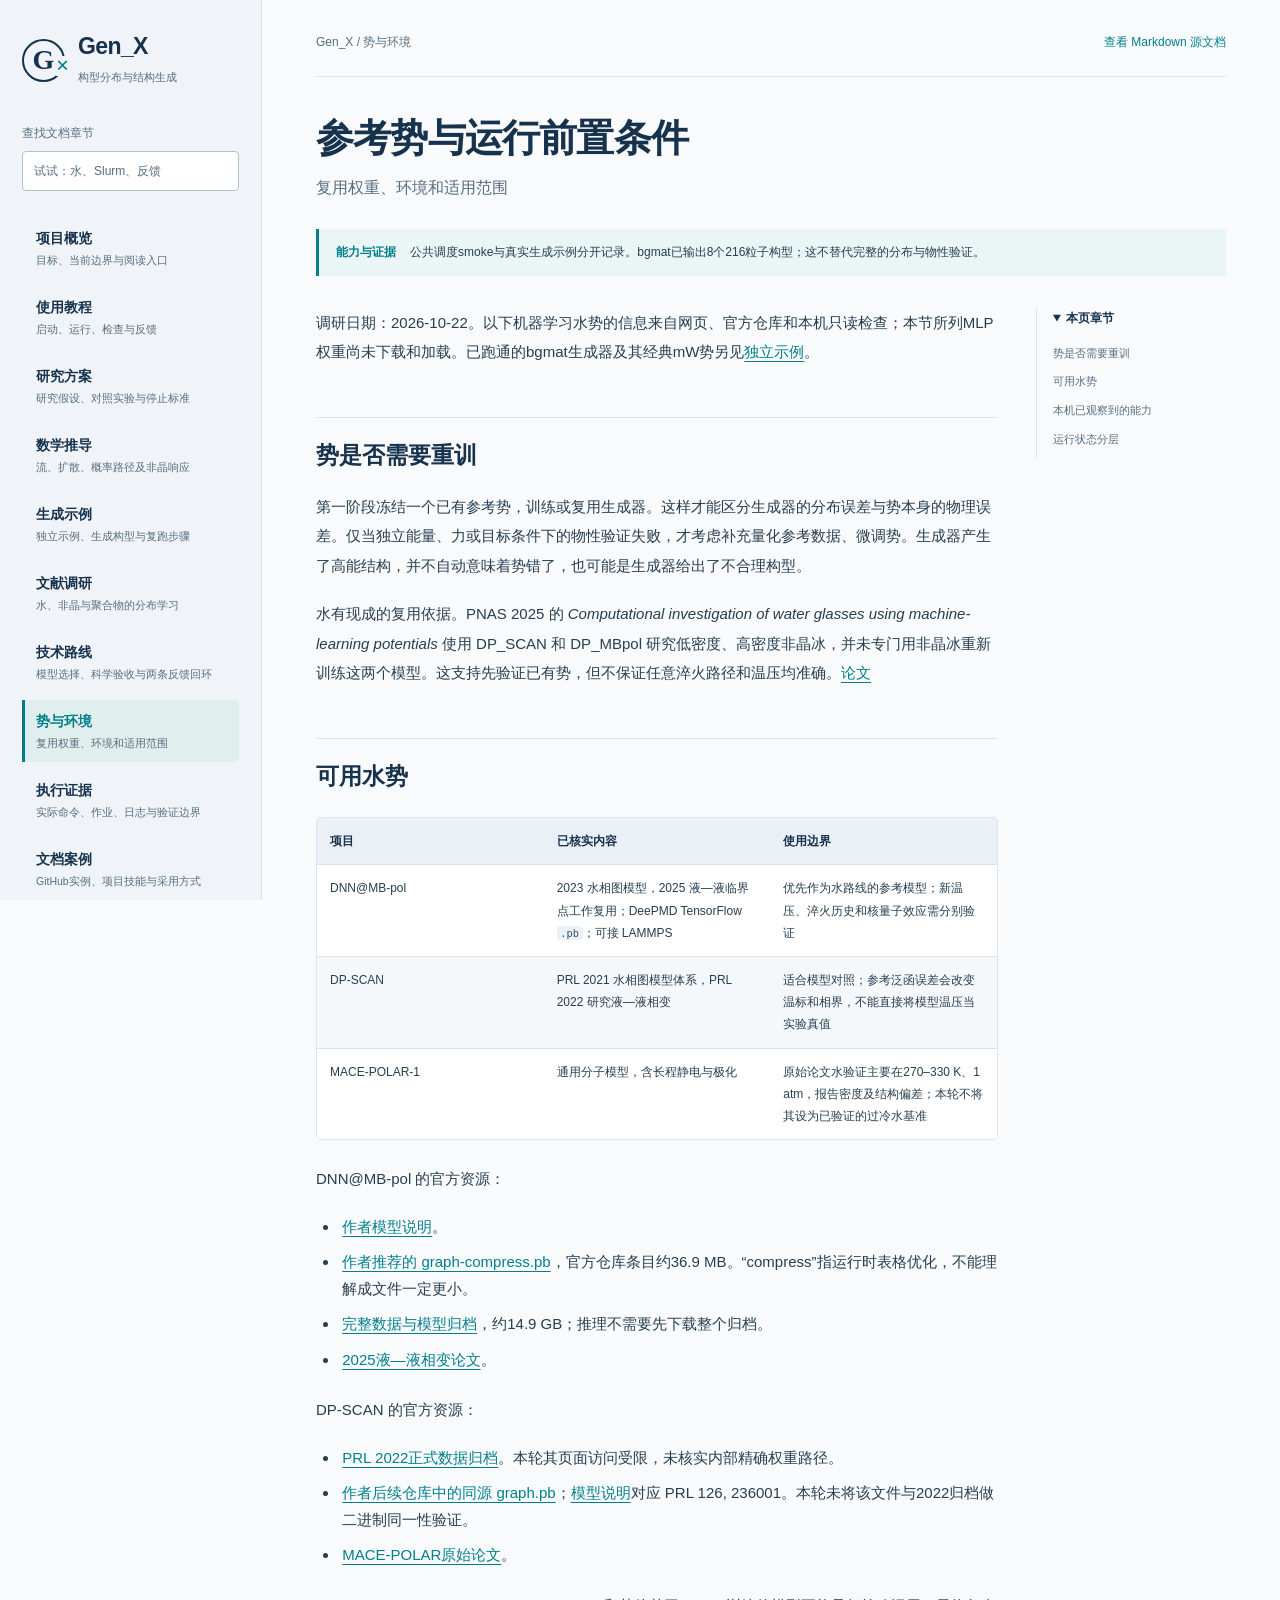
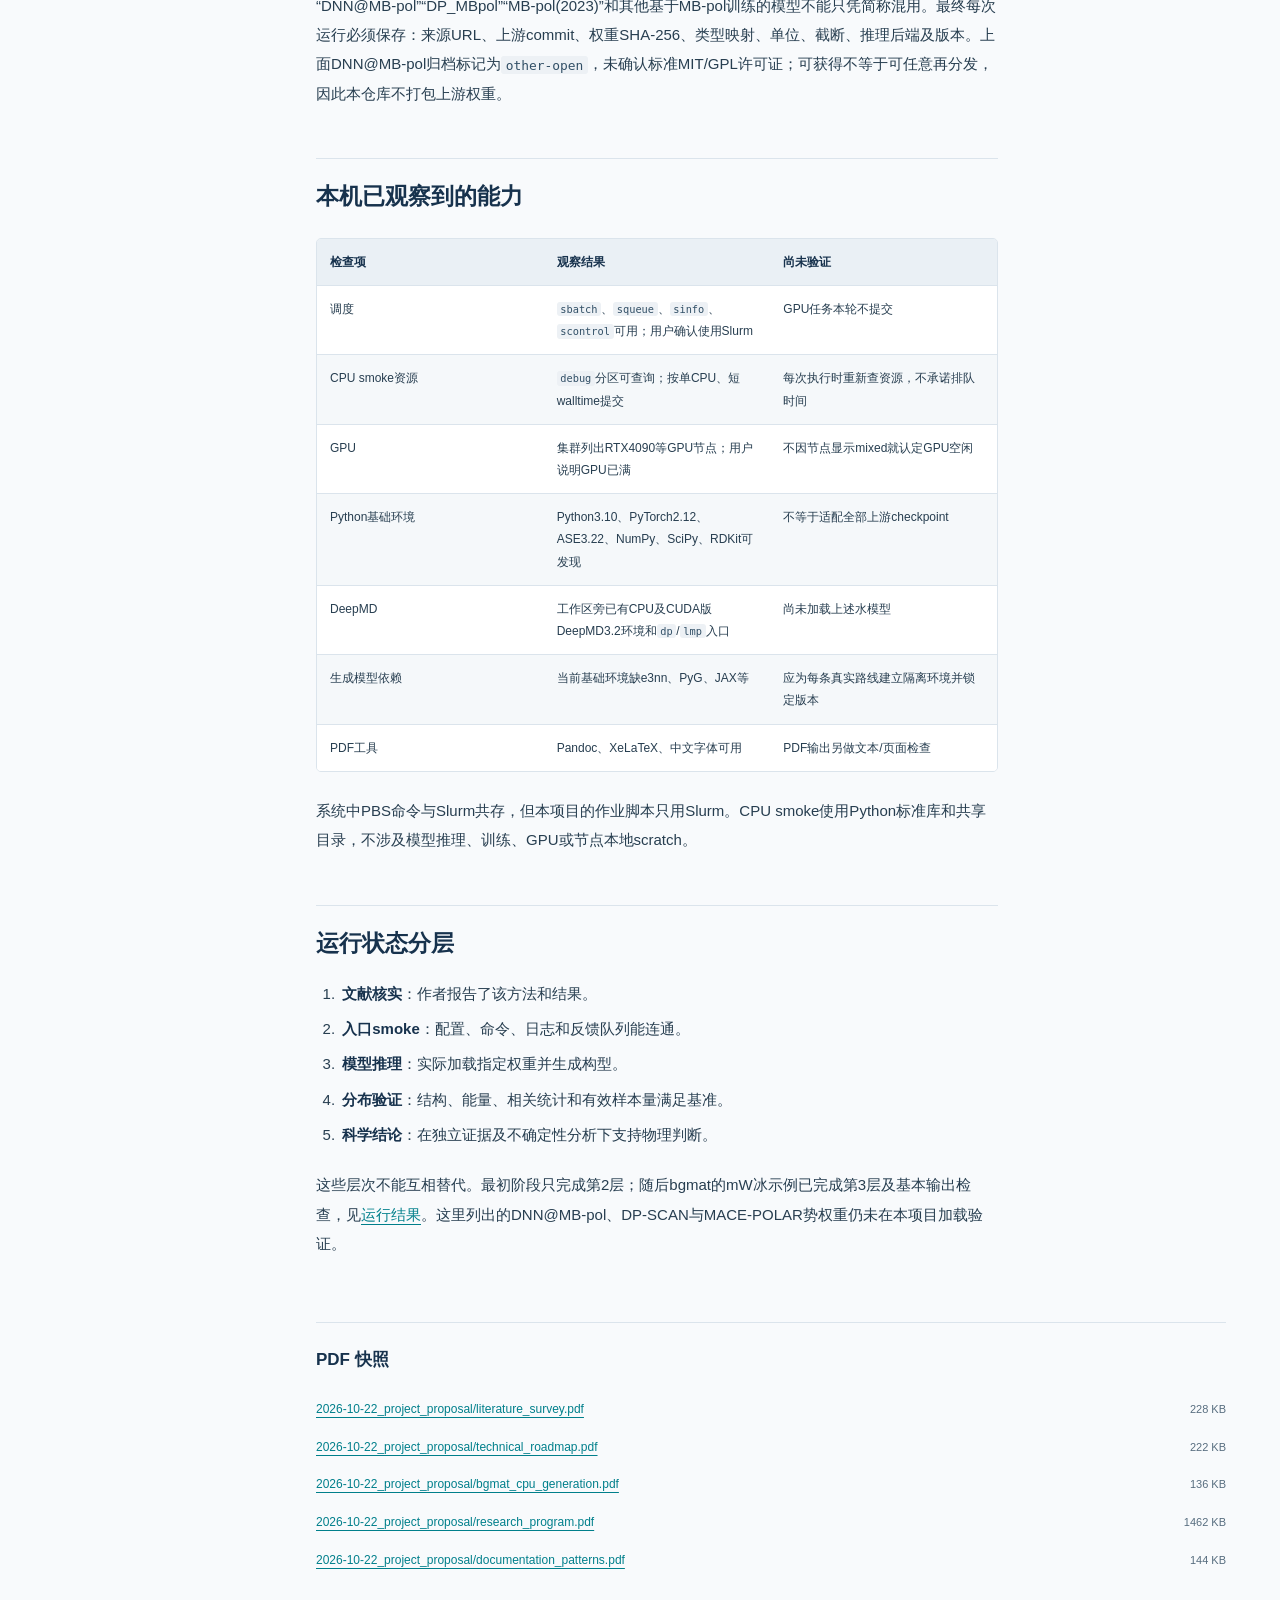
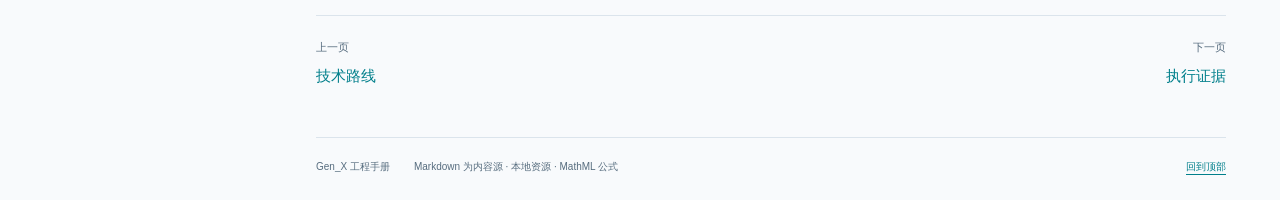
==== commit 860cfde4: "Expand research proposal with scientific rationale and generative theory Add editable validation wor" ====
--- a/site/environment.html
+++ b/site/environment.html
@@ -16,7 +16,7 @@
   <aside class="sidebar" id="sidebar" aria-label="文档导航">
     <a class="brand" href="index.html"><span class="brand-symbol" aria-hidden="true">G<span>×</span></span><span><strong>Gen_X</strong><small>构型分布与结构生成</small></span></a>
     <div class="search"><label for="search-input">查找文档章节</label><input type="search" id="search-input" placeholder="试试：水、Slurm、反馈" autocomplete="off" aria-controls="search-results"><div id="search-results" hidden></div><span id="search-status" class="visually-hidden" role="status"></span></div>
-    <nav class="primary-nav" aria-label="主要页面"><a href="index.html"><span>项目概览</span><small>目标、当前边界与阅读入口</small></a><a href="tutorial.html"><span>使用教程</span><small>启动、运行、检查与反馈</small></a><a href="research.html"><span>研究方案</span><small>研究假设、对照实验与停止标准</small></a><a href="generation.html"><span>生成示例</span><small>独立示例、生成构型与复跑步骤</small></a><a href="literature.html"><span>文献调研</span><small>水、非晶与聚合物的分布学习</small></a><a href="roadmap.html"><span>技术路线</span><small>模型选择、科学验收与两条反馈回环</small></a><a aria-current="page" href="environment.html"><span>势与环境</span><small>复用权重、环境和适用范围</small></a><a href="evidence.html"><span>执行证据</span><small>实际命令、作业、日志与验证边界</small></a></nav>
+    <nav class="primary-nav" aria-label="主要页面"><a href="index.html"><span>项目概览</span><small>目标、当前边界与阅读入口</small></a><a href="tutorial.html"><span>使用教程</span><small>启动、运行、检查与反馈</small></a><a href="research.html"><span>研究方案</span><small>研究假设、对照实验与停止标准</small></a><a href="theory.html"><span>数学推导</span><small>流、扩散、概率路径及非晶响应</small></a><a href="generation.html"><span>生成示例</span><small>独立示例、生成构型与复跑步骤</small></a><a href="literature.html"><span>文献调研</span><small>水、非晶与聚合物的分布学习</small></a><a href="roadmap.html"><span>技术路线</span><small>模型选择、科学验收与两条反馈回环</small></a><a aria-current="page" href="environment.html"><span>势与环境</span><small>复用权重、环境和适用范围</small></a><a href="evidence.html"><span>执行证据</span><small>实际命令、作业、日志与验证边界</small></a><a href="documentation.html"><span>文档案例</span><small>GitHub实例、项目技能与采用方式</small></a></nav>
     <div class="sidebar-bottom"><p><span class="status-dot" aria-hidden="true"></span>已有真实生成示例</p><small>CPU运行；科研统计验收另列</small><a href="#pdf-downloads">查看 PDF 快照</a><a href="../README.md">仓库 Markdown 入口</a></div>
   </aside>
   <main class="page" id="main" tabindex="-1">
@@ -25,7 +25,7 @@
     <div class="scope-note"><strong>能力与证据</strong><span>公共调度smoke与真实生成示例分开记录。bgmat已输出8个216粒子构型；这不替代完整的分布与物性验证。</span></div>
     <div class="article-grid"><article class="prose"><p>调研日期：2026-10-22。以下机器学习水势的信息来自网页、官方仓库和本机只读检查；本节所列MLP权重尚未下载和加载。已跑通的bgmat生成器及其经典mW势另见<a href="generation.html">独立示例</a>。</p><h2 id="势是否需要重训">势是否需要重训</h2><p>第一阶段冻结一个已有参考势，训练或复用生成器。这样才能区分生成器的分布误差与势本身的物理误差。仅当独立能量、力或目标条件下的物性验证失败，才考虑补充量化参考数据、微调势。生成器产生了高能结构，并不自动意味着势错了，也可能是生成器给出了不合理构型。</p><p>水有现成的复用依据。PNAS 2025 的 <em>Computational investigation of water glasses using machine-learning potentials</em> 使用 DP_SCAN 和 DP_MBpol 研究低密度、高密度非晶冰，并未专门用非晶冰重新训练这两个模型。这支持先验证已有势，但不保证任意淬火路径和温压均准确。<a href="https://doi.org/10.1073/pnas.2509609122">论文</a></p><h2 id="可用水势">可用水势</h2><table><colgroup><col style="width: 33%" /><col style="width: 33%" /><col style="width: 33%" /></colgroup><thead><tr class="header"><th>项目</th><th>已核实内容</th><th>使用边界</th></tr></thead><tbody><tr class="odd"><td>DNN@MB-pol</td><td>2023 水相图模型，2025 液—液临界点工作复用；DeePMD TensorFlow <code>.pb</code>；可接 LAMMPS</td><td>优先作为水路线的参考模型；新温压、淬火历史和核量子效应需分别验证</td></tr><tr class="even"><td>DP-SCAN</td><td>PRL 2021 水相图模型体系，PRL 2022 研究液—液相变</td><td>适合模型对照；参考泛函误差会改变温标和相界，不能直接将模型温压当实验真值</td></tr><tr class="odd"><td>MACE-POLAR-1</td><td>通用分子模型，含长程静电与极化</td><td>原始论文水验证主要在270–330 K、1 atm，报告密度及结构偏差；本轮不将其设为已验证的过冷水基准</td></tr></tbody></table><p>DNN@MB-pol 的官方资源：</p><ul><li><a href="https://paesanigroup.ucsd.edu/many-body-potentials/dnn-mb-pol.html">作者模型说明</a>。</li><li><a href="https://raw.githubusercontent.com/paesanilab/Quantum-phase-diagram-of-water/main/Model/GraphFiles/graph-compress.pb">作者推荐的 graph-compress.pb</a>，官方仓库条目约36.9 MB。“compress”指运行时表格优化，不能理解成文件一定更小。</li><li><a href="https://zenodo.org/records/7863744">完整数据与模型归档</a>，约14.9 GB；推理不需要先下载整个归档。</li><li><a href="https://doi.org/10.1038/s41567-024-02761-0">2025液—液相变论文</a>。</li></ul><p>DP-SCAN 的官方资源：</p><ul><li><a href="https://doi.org/10.34770/hycg-af09">PRL 2022正式数据归档</a>。本轮其页面访问受限，未核实内部精确权重路径。</li><li><a href="https://raw.githubusercontent.com/PabloPiaggi/mishima-melting-lines-2023/main/DeepPotentialModel/graph.pb">作者后续仓库中的同源 graph.pb</a>；<a href="https://github.com/PabloPiaggi/mishima-melting-lines-2023/tree/main/DeepPotentialModel">模型说明</a>对应 PRL 126, 236001。本轮未将该文件与2022归档做二进制同一性验证。</li><li><a href="https://arxiv.org/abs/2602.19411">MACE-POLAR原始论文</a>。</li></ul><p>“DNN@MB-pol”“DP_MBpol”“MB-pol(2023)”和其他基于MB-pol训练的模型不能只凭简称混用。最终每次运行必须保存：来源URL、上游commit、权重SHA-256、类型映射、单位、截断、推理后端及版本。上面DNN@MB-pol归档标记为<code>other-open</code>，未确认标准MIT/GPL许可证；可获得不等于可任意再分发，因此本仓库不打包上游权重。</p><h2 id="本机已观察到的能力">本机已观察到的能力</h2><table><colgroup><col style="width: 33%" /><col style="width: 33%" /><col style="width: 33%" /></colgroup><thead><tr class="header"><th>检查项</th><th>观察结果</th><th>尚未验证</th></tr></thead><tbody><tr class="odd"><td>调度</td><td><code>sbatch</code>、<code>squeue</code>、<code>sinfo</code>、<code>scontrol</code>可用；用户确认使用Slurm</td><td>GPU任务本轮不提交</td></tr><tr class="even"><td>CPU smoke资源</td><td><code>debug</code>分区可查询；按单CPU、短walltime提交</td><td>每次执行时重新查资源，不承诺排队时间</td></tr><tr class="odd"><td>GPU</td><td>集群列出RTX4090等GPU节点；用户说明GPU已满</td><td>不因节点显示mixed就认定GPU空闲</td></tr><tr class="even"><td>Python基础环境</td><td>Python3.10、PyTorch2.12、ASE3.22、NumPy、SciPy、RDKit可发现</td><td>不等于适配全部上游checkpoint</td></tr><tr class="odd"><td>DeepMD</td><td>工作区旁已有CPU及CUDA版DeepMD3.2环境和<code>dp</code>/<code>lmp</code>入口</td><td>尚未加载上述水模型</td></tr><tr class="even"><td>生成模型依赖</td><td>当前基础环境缺e3nn、PyG、JAX等</td><td>应为每条真实路线建立隔离环境并锁定版本</td></tr><tr class="odd"><td>PDF工具</td><td>Pandoc、XeLaTeX、中文字体可用</td><td>PDF输出另做文本/页面检查</td></tr></tbody></table><p>系统中PBS命令与Slurm共存，但本项目的作业脚本只用Slurm。CPU smoke使用Python标准库和共享目录，不涉及模型推理、训练、GPU或节点本地scratch。</p><h2 id="运行状态分层">运行状态分层</h2><ol type="1"><li><strong>文献核实</strong>：作者报告了该方法和结果。</li><li><strong>入口smoke</strong>：配置、命令、日志和反馈队列能连通。</li><li><strong>模型推理</strong>：实际加载指定权重并生成构型。</li><li><strong>分布验证</strong>：结构、能量、相关统计和有效样本量满足基准。</li><li><strong>科学结论</strong>：在独立证据及不确定性分析下支持物理判断。</li></ol><p>这些层次不能互相替代。最初阶段只完成第2层；随后bgmat的mW冰示例已完成第3层及基本输出检查，见<a href="generation.html">运行结果</a>。这里列出的DNN@MB-pol、DP-SCAN与MACE-POLAR势权重仍未在本项目加载验证。</p>
 </article><aside class="toc" aria-label="本页章节"><details open><summary>本页章节</summary><ol><li class="level-h2"><a href="#%E5%8A%BF%E6%98%AF%E5%90%A6%E9%9C%80%E8%A6%81%E9%87%8D%E8%AE%AD">势是否需要重训</a></li><li class="level-h2"><a href="#%E5%8F%AF%E7%94%A8%E6%B0%B4%E5%8A%BF">可用水势</a></li><li class="level-h2"><a href="#%E6%9C%AC%E6%9C%BA%E5%B7%B2%E8%A7%82%E5%AF%9F%E5%88%B0%E7%9A%84%E8%83%BD%E5%8A%9B">本机已观察到的能力</a></li><li class="level-h2"><a href="#%E8%BF%90%E8%A1%8C%E7%8A%B6%E6%80%81%E5%88%86%E5%B1%82">运行状态分层</a></li></ol></details></aside></div>
-    <section class="downloads" id="pdf-downloads" aria-labelledby="pdf-title"><h2 id="pdf-title">PDF 快照</h2><ul class="download-list"><li><a href="../reports/2026-10-22_research_plan/literature_survey.pdf">2026-10-22_research_plan/literature_survey.pdf</a><span>227 KB</span></li><li><a href="../reports/2026-10-22_research_plan/technical_roadmap.pdf">2026-10-22_research_plan/technical_roadmap.pdf</a><span>221 KB</span></li><li><a href="../reports/2026-10-22_research_plan/bgmat_cpu_generation.pdf">2026-10-22_research_plan/bgmat_cpu_generation.pdf</a><span>137 KB</span></li><li><a href="../reports/2026-10-22_research_plan/research_program.pdf">2026-10-22_research_plan/research_program.pdf</a><span>159 KB</span></li></ul></section>
+    <section class="downloads" id="pdf-downloads" aria-labelledby="pdf-title"><h2 id="pdf-title">PDF 快照</h2><ul class="download-list"><li><a href="../reports/2026-10-22_project_proposal/literature_survey.pdf">2026-10-22_project_proposal/literature_survey.pdf</a><span>228 KB</span></li><li><a href="../reports/2026-10-22_project_proposal/technical_roadmap.pdf">2026-10-22_project_proposal/technical_roadmap.pdf</a><span>222 KB</span></li><li><a href="../reports/2026-10-22_project_proposal/bgmat_cpu_generation.pdf">2026-10-22_project_proposal/bgmat_cpu_generation.pdf</a><span>136 KB</span></li><li><a href="../reports/2026-10-22_project_proposal/research_program.pdf">2026-10-22_project_proposal/research_program.pdf</a><span>1462 KB</span></li><li><a href="../reports/2026-10-22_project_proposal/documentation_patterns.pdf">2026-10-22_project_proposal/documentation_patterns.pdf</a><span>144 KB</span></li></ul></section>
     <nav class="adjacent" aria-label="相邻页面"><a href="roadmap.html"><small>上一页</small><span>技术路线</span></a><a href="evidence.html"><small>下一页</small><span>执行证据</span></a></nav>
     <footer class="page-footer"><span>Gen_X 工程手册</span><span>Markdown 为内容源 · 本地资源 · MathML 公式</span><a href="#main">回到顶部</a></footer>
   </main>
--- a/site/assets/style.css
+++ b/site/assets/style.css
@@ -94,7 +94,9 @@
 .prose tbody tr:last-child td { border-bottom: 0; }
 .prose caption { padding: 10px; text-align: left; color: var(--muted); }
 .prose math { font-size: 1.08em; }
-.prose math[display="block"] { padding: 24px 16px; margin: 20px 0; background: #f0f5f8; border: 1px solid var(--line); border-radius: 5px; overflow-x: auto; }
+.math-scroll { max-width: 100%; overflow-x: auto; padding: 24px 16px; margin: 20px 0; background: #f0f5f8; border: 1px solid var(--line); border-radius: 5px; }
+.math-scroll:focus-visible { outline: 2px solid var(--teal); outline-offset: 2px; }
+.prose math[display="block"] { padding: 0; margin: 0; }
 .prose img { max-width: 100%; height: auto; }
 .toc { position: sticky; top: 30px; font-size: 11px; line-height: 1.8; max-height: calc(100vh - 60px); overflow-y: auto; padding-left: 16px; border-left: 1px solid var(--line); }
 .toc summary { font-weight: 650; font-size: 12px; color: var(--navy); cursor: pointer; margin-bottom: 14px; }
